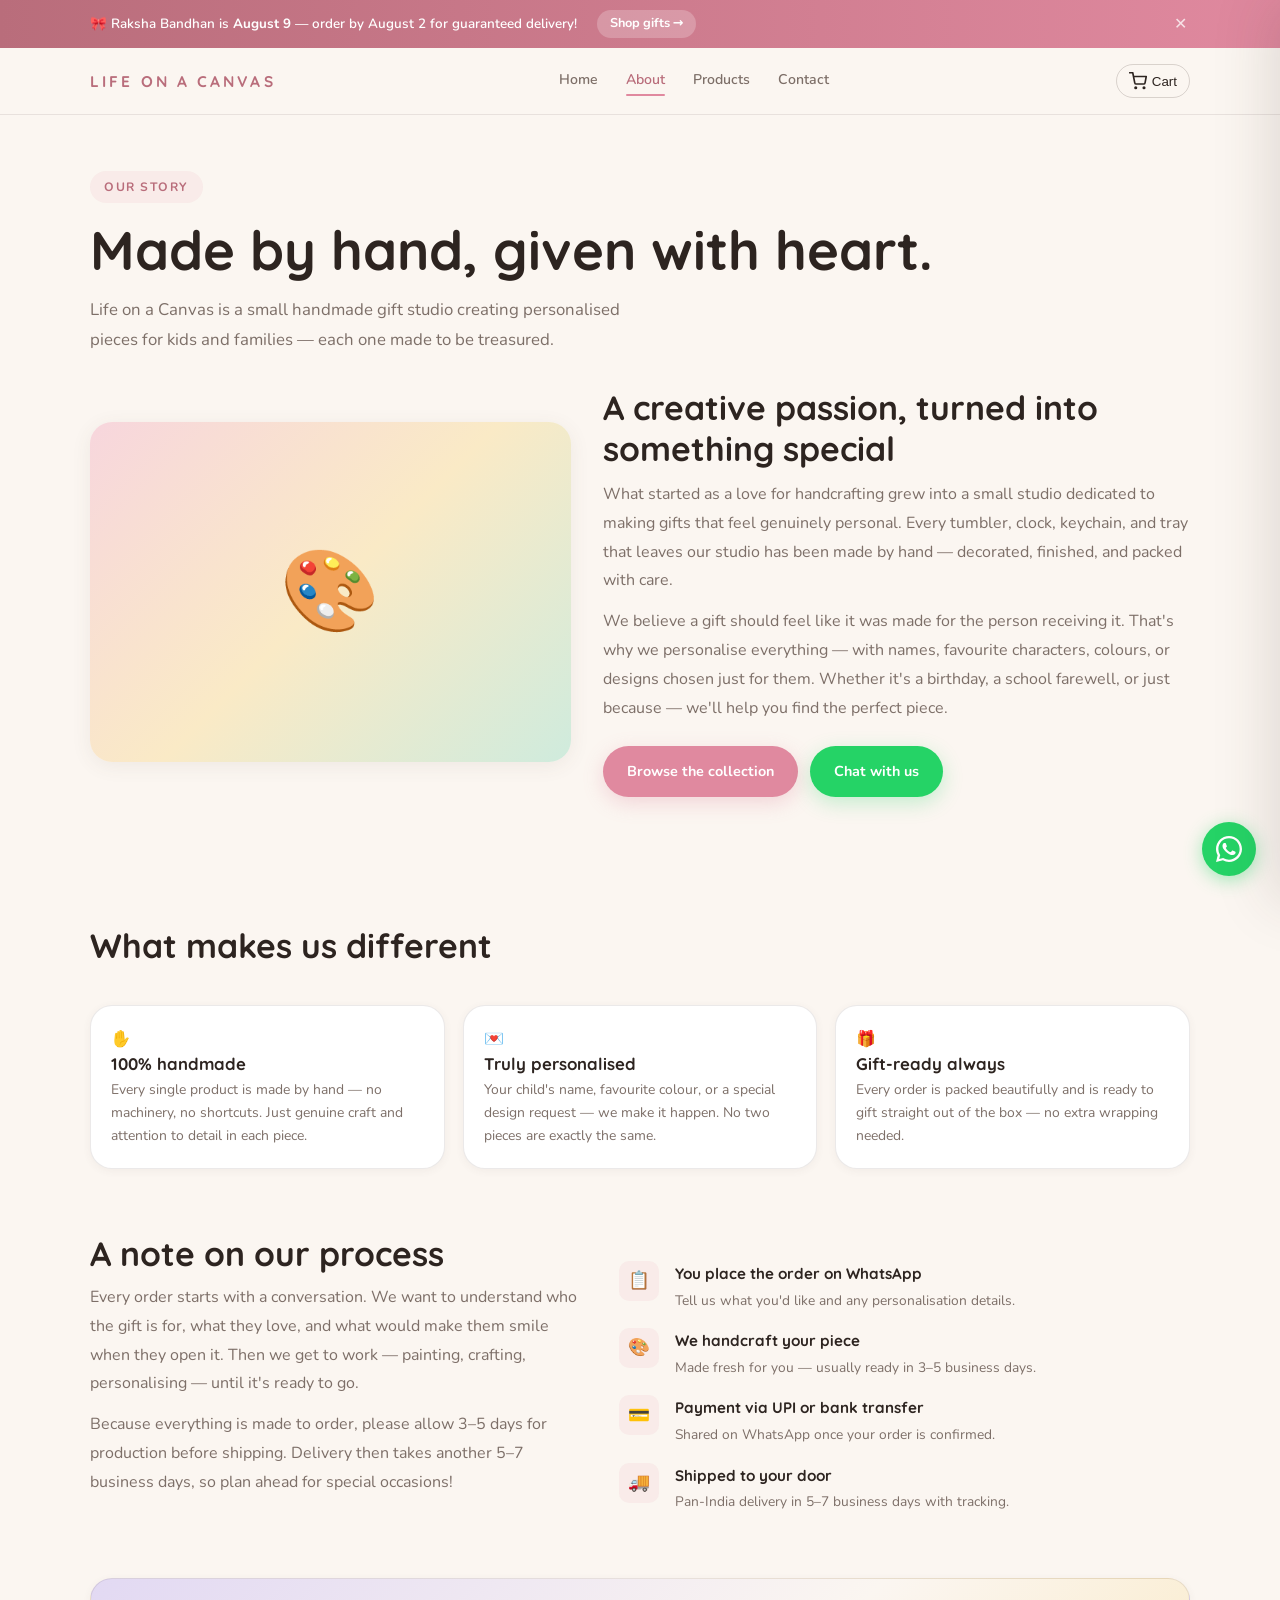
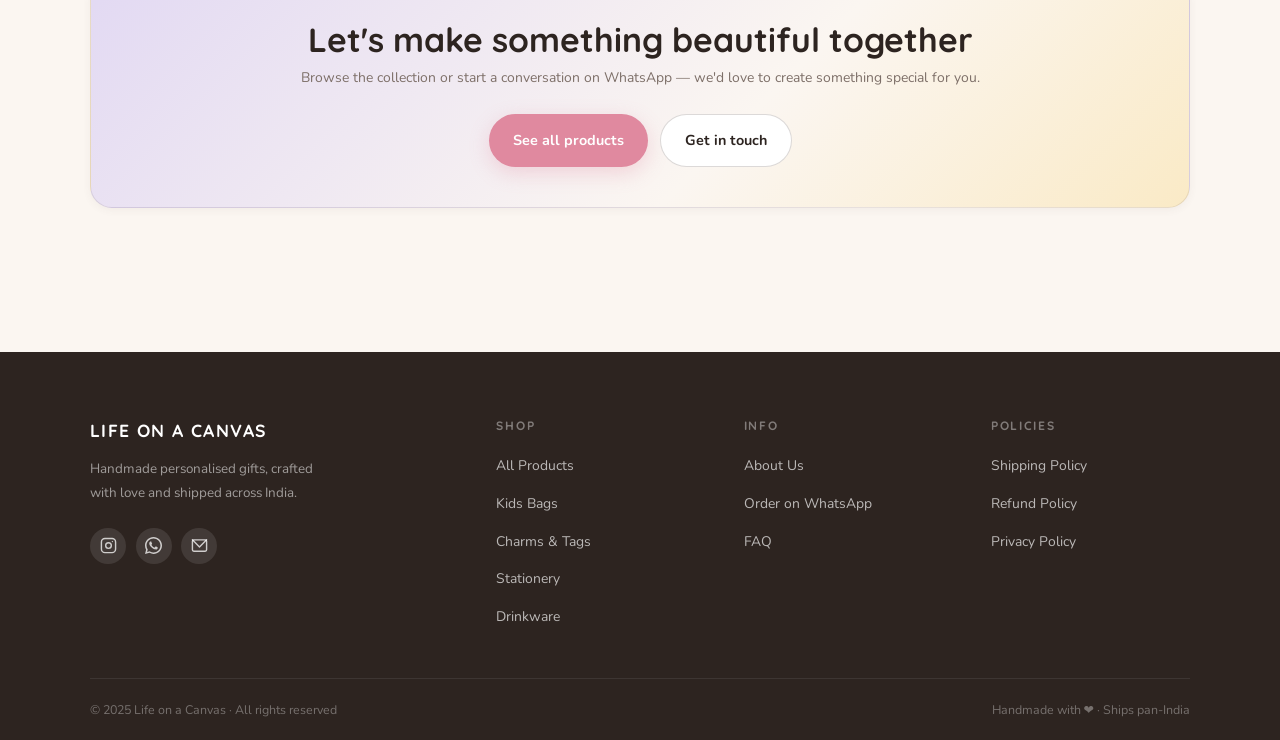
==== about.html @ 408c5adf "Major frontend redesign — emotional homepage, quick-view modal, floating buttons, per-item personali" ====
<!DOCTYPE html>
<html lang="en">
<head>
  <meta charset="UTF-8" />
  <meta name="viewport" content="width=device-width, initial-scale=1.0" />
  <title>About — Life on a Canvas</title>
  <meta name="description" content="The story behind Life on a Canvas — handmade personalised gifts for kids and families, crafted with love." />
  <link rel="stylesheet" href="styles.css" />
  <!-- Google Analytics — replace G-XXXXXXXXXX with your real Measurement ID -->
  <script async src="https://www.googletagmanager.com/gtag/js?id=G-XXXXXXXXXX"></script>
  <script>
    window.dataLayer = window.dataLayer || [];
    function gtag(){dataLayer.push(arguments);}
    gtag('js', new Date());
    gtag('config', 'G-XXXXXXXXXX');
  </script>
</head>
<body>

  <div class="announcement-bar" id="rakhi-banner">
    <div class="container announcement-inner">
      <span>🎀 Raksha Bandhan is <strong>August 9</strong> — order by August 2 for guaranteed delivery!</span>
      <a class="announcement-cta" href="products.html">Shop gifts →</a>
      <button class="announcement-close" aria-label="Dismiss" onclick="document.getElementById('rakhi-banner').style.display='none';try{localStorage.setItem('rakhi-dismissed','1');}catch(e){}">✕</button>
    </div>
  </div>
  <script>if(localStorage.getItem('rakhi-dismissed'))document.getElementById('rakhi-banner').style.display='none';</script>

  <header class="site-header">
    <div class="container navbar">
      <a class="brand" href="index.html">Life on a Canvas</a>
      <button class="nav-toggle" aria-label="Toggle menu" onclick="document.querySelector('.nav-links').classList.toggle('open')">
        <svg width="22" height="22" viewBox="0 0 24 24" fill="none" stroke="currentColor" stroke-width="2.5" stroke-linecap="round">
          <line x1="3" y1="6" x2="21" y2="6"/><line x1="3" y1="12" x2="21" y2="12"/><line x1="3" y1="18" x2="21" y2="18"/>
        </svg>
      </button>
      <nav class="nav-links">
        <a href="index.html">Home</a>
        <a href="about.html" class="active">About</a>
        <a href="products.html">Products</a>
        <a href="contact.html">Contact</a>
      </nav>
    </div>
  </header>

  <main>

    <!-- PAGE HERO -->
    <section class="container page-hero">
      <div class="eyebrow">Our story</div>
      <h1>Made by hand, given with heart.</h1>
      <p class="lead">Life on a Canvas is a small handmade gift studio creating personalised pieces for kids and families — each one made to be treasured.</p>
    </section>

    <!-- STORY + VISUAL -->
    <section class="container section" style="padding-top:0;">
      <div class="two-col" style="grid-template-columns:0.9fr 1.1fr; align-items:center;">
        <div class="about-visual">🎨</div>
        <div>
          <h2>A creative passion, turned into something special</h2>
          <p style="color:var(--muted); margin-top:0.75rem; line-height:1.8;">What started as a love for handcrafting grew into a small studio dedicated to making gifts that feel genuinely personal. Every tumbler, clock, keychain, and tray that leaves our studio has been made by hand — decorated, finished, and packed with care.</p>
          <p style="color:var(--muted); margin-top:0.75rem; line-height:1.8;">We believe a gift should feel like it was made for the person receiving it. That's why we personalise everything — with names, favourite characters, colours, or designs chosen just for them. Whether it's a birthday, a school farewell, or just because — we'll help you find the perfect piece.</p>
          <div class="button-row" style="margin-top:1.5rem;">
            <a class="btn btn-primary" href="products.html">Browse the collection</a>
            <a class="btn btn-wa" href="https://wa.me/919830167714?text=Hi!%20I%27d%20like%20to%20know%20more%20about%20Life%20on%20a%20Canvas." target="_blank" rel="noopener noreferrer">Chat with us</a>
          </div>
        </div>
      </div>
    </section>

    <!-- VALUES -->
    <section class="container section">
      <div class="section-header">
        <h2>What makes us different</h2>
      </div>
      <div class="grid-3">
        <div class="card">
          <div class="feature-icon">✋</div>
          <h3>100% handmade</h3>
          <p>Every single product is made by hand — no machinery, no shortcuts. Just genuine craft and attention to detail in each piece.</p>
        </div>
        <div class="card">
          <div class="feature-icon">💌</div>
          <h3>Truly personalised</h3>
          <p>Your child's name, favourite colour, or a special design request — we make it happen. No two pieces are exactly the same.</p>
        </div>
        <div class="card">
          <div class="feature-icon">🎁</div>
          <h3>Gift-ready always</h3>
          <p>Every order is packed beautifully and is ready to gift straight out of the box — no extra wrapping needed.</p>
        </div>
      </div>
    </section>

    <!-- VALUES DETAILED -->
    <section class="container section" style="padding-top:0;">
      <div class="two-col">
        <div>
          <h2>A note on our process</h2>
          <p style="color:var(--muted); margin-top:0.6rem; line-height:1.8;">Every order starts with a conversation. We want to understand who the gift is for, what they love, and what would make them smile when they open it. Then we get to work — painting, crafting, personalising — until it's ready to go.</p>
          <p style="color:var(--muted); margin-top:0.75rem; line-height:1.8;">Because everything is made to order, please allow 3–5 days for production before shipping. Delivery then takes another 5–7 business days, so plan ahead for special occasions!</p>
        </div>
        <div>
          <div class="value-list">
            <div class="value-item">
              <div class="value-icon">📋</div>
              <div class="value-text">
                <strong>You place the order on WhatsApp</strong>
                <p>Tell us what you'd like and any personalisation details.</p>
              </div>
            </div>
            <div class="value-item">
              <div class="value-icon">🎨</div>
              <div class="value-text">
                <strong>We handcraft your piece</strong>
                <p>Made fresh for you — usually ready in 3–5 business days.</p>
              </div>
            </div>
            <div class="value-item">
              <div class="value-icon">💳</div>
              <div class="value-text">
                <strong>Payment via UPI or bank transfer</strong>
                <p>Shared on WhatsApp once your order is confirmed.</p>
              </div>
            </div>
            <div class="value-item">
              <div class="value-icon">🚚</div>
              <div class="value-text">
                <strong>Shipped to your door</strong>
                <p>Pan-India delivery in 5–7 business days with tracking.</p>
              </div>
            </div>
          </div>
        </div>
      </div>
    </section>

    <!-- CTA -->
    <section class="container section" style="padding-top:0;">
      <div class="card" style="text-align:center; padding:2.5rem 2rem; background:linear-gradient(135deg,var(--lavender) 0%,var(--cream) 60%,var(--peach) 100%);">
        <h2 style="margin-bottom:0.5rem;">Let's make something beautiful together</h2>
        <p style="color:var(--muted); margin-bottom:1.5rem;">Browse the collection or start a conversation on WhatsApp — we'd love to create something special for you.</p>
        <div class="button-row" style="justify-content:center;">
          <a class="btn btn-primary" href="products.html">See all products</a>
          <a class="btn btn-secondary" href="contact.html">Get in touch</a>
        </div>
      </div>
    </section>

  </main>

  <footer class="footer">
    <div class="container">
      <div class="footer-grid">
        <div>
          <div class="footer-brand-name">Life on a Canvas</div>
          <p class="footer-tagline">Handmade personalised gifts, crafted with love and shipped across India.</p>
          <div class="footer-social">
            <a href="#" class="social-icon" aria-label="Instagram" target="_blank" rel="noopener">
              <svg width="17" height="17" viewBox="0 0 24 24" fill="none" stroke="currentColor" stroke-width="2" stroke-linecap="round" stroke-linejoin="round"><rect x="2" y="2" width="20" height="20" rx="5"/><circle cx="12" cy="12" r="4"/><circle cx="17.5" cy="6.5" r="1" fill="currentColor" stroke="none"/></svg>
            </a>
            <a href="https://wa.me/919830167714" class="social-icon" aria-label="WhatsApp" target="_blank" rel="noopener">
              <svg width="17" height="17" viewBox="0 0 24 24" fill="currentColor"><path d="M17.472 14.382c-.297-.149-1.758-.867-2.03-.967-.273-.099-.471-.148-.67.15-.197.297-.767.966-.94 1.164-.173.199-.347.223-.644.075-.297-.15-1.255-.463-2.39-1.475-.883-.788-1.48-1.761-1.653-2.059-.173-.297-.018-.458.13-.606.134-.133.298-.347.446-.52.149-.174.198-.298.298-.497.099-.198.05-.371-.025-.52-.075-.149-.669-1.612-.916-2.207-.242-.579-.487-.5-.669-.51-.173-.008-.371-.01-.57-.01-.198 0-.52.074-.792.372-.272.297-1.04 1.016-1.04 2.479 0 1.462 1.065 2.875 1.213 3.074.149.198 2.096 3.2 5.077 4.487.709.306 1.262.489 1.694.625.712.227 1.36.195 1.871.118.571-.085 1.758-.719 2.006-1.413.248-.694.248-1.289.173-1.413-.074-.124-.272-.198-.57-.347z"/><path d="M12.004 0C5.374 0 0 5.373 0 12c0 2.116.554 4.103 1.523 5.824L.057 23.94l6.304-1.653A11.944 11.944 0 0012.004 24C18.629 24 24 18.627 24 12S18.629 0 12.004 0zm0 21.818a9.814 9.814 0 01-4.999-1.37l-.36-.213-3.721.975.994-3.62-.235-.373a9.79 9.79 0 01-1.5-5.217c0-5.418 4.411-9.818 9.821-9.818 5.413 0 9.818 4.4 9.818 9.818 0 5.415-4.405 9.818-9.818 9.818z"/></svg>
            </a>
            <a href="mailto:lifeonacanvas@gmail.com" class="social-icon" aria-label="Email">
              <svg width="17" height="17" viewBox="0 0 24 24" fill="none" stroke="currentColor" stroke-width="2" stroke-linecap="round" stroke-linejoin="round"><rect x="2" y="4" width="20" height="16" rx="2"/><polyline points="2,4 12,14 22,4"/></svg>
            </a>
          </div>
        </div>
        <div>
          <span class="footer-col-title">Shop</span>
          <ul class="footer-nav-list">
            <li><a href="products.html">All Products</a></li>
            <li><a href="products.html?cat=Bags">Kids Bags</a></li>
            <li><a href="products.html?cat=Charms+and+Tags">Charms &amp; Tags</a></li>
            <li><a href="products.html?cat=Stationery">Stationery</a></li>
            <li><a href="products.html?cat=Drinkware">Drinkware</a></li>
          </ul>
        </div>
        <div>
          <span class="footer-col-title">Info</span>
          <ul class="footer-nav-list">
            <li><a href="about.html">About Us</a></li>
            <li><a href="contact.html">Order on WhatsApp</a></li>
            <li><a href="index.html#faq">FAQ</a></li>
          </ul>
        </div>
        <div>
          <span class="footer-col-title">Policies</span>
          <ul class="footer-nav-list">
            <li><a href="#">Shipping Policy</a></li>
            <li><a href="#">Refund Policy</a></li>
            <li><a href="#">Privacy Policy</a></li>
          </ul>
        </div>
      </div>
      <div class="footer-bottom">
        <span>© 2025 Life on a Canvas · All rights reserved</span>
        <span>Handmade with ❤️ · Ships pan-India</span>
      </div>
    </div>
  </footer>

  <script src="cart.js"></script>
</body>
</html>
---- styles.css ----
@import url('https://fonts.googleapis.com/css2?family=Quicksand:wght@400;500;600;700&family=Nunito:ital,wght@0,400;0,500;0,600;0,700;1,400&display=swap');

/* ── Design Tokens ────────────────────────────── */
:root {
  --cream: #FBF6F1;
  --cream-2: #FFF9F4;
  --rose: #E0899F;
  --rose-dark: #b96d7b;
  --rose-bg: rgba(224,137,159,0.1);
  --rose-border: rgba(224,137,159,0.3);
  --ink: #2d2420;
  --muted: #7d6f68;
  --muted-light: #b0a09a;
  --border: rgba(60,45,40,0.1);
  --border-strong: rgba(60,45,40,0.18);
  --pink: #F7D6DD;
  --lavender: #E2D9F3;
  --mint: #CFEBDD;
  --sky: #CFE5F2;
  --peach: #FAEAC6;
  --shadow-sm: 0 2px 8px rgba(86,74,67,0.06);
  --shadow:    0 4px 20px rgba(86,74,67,0.08);
  --shadow-md: 0 8px 32px rgba(86,74,67,0.12);
  --shadow-lg: 0 20px 60px rgba(86,74,67,0.16);
  --r-sm: 10px; --r-md: 16px; --r-card: 22px; --r-lg: 30px; --r-pill: 999px;
  --ease: cubic-bezier(0.4, 0, 0.2, 1);
  --fast: 0.15s; --med: 0.25s; --slow: 0.4s;
}

/* ── Reset ────────────────────────────────────── */
*, *::before, *::after { box-sizing: border-box; margin: 0; padding: 0; }
html { scroll-behavior: smooth; }
body { font-family: 'Nunito', system-ui, sans-serif; background: var(--cream); color: var(--ink); line-height: 1.7; font-size: 1rem; }
a { color: inherit; text-decoration: none; }
img { max-width: 100%; display: block; }
ul { list-style: none; }
.container { width: min(1100px, calc(100% - 2.5rem)); margin: 0 auto; }
.section { padding: 4rem 0; }
.section-header { margin-bottom: 2.5rem; }
.section-header p { color: var(--muted); max-width: 540px; margin-top: 0.5rem; font-size: 0.97rem; }

/* ── Typography ───────────────────────────────── */
h1, h2, h3, h4 { font-family: 'Quicksand', sans-serif; font-weight: 700; line-height: 1.2; }
h1 { font-size: clamp(2.2rem, 4.5vw, 3.4rem); }
h2 { font-size: clamp(1.5rem, 3vw, 2.1rem); }
h3 { font-size: 1.05rem; margin-bottom: 0.35rem; }

.eyebrow {
  display: inline-flex; align-items: center;
  border-radius: var(--r-pill); padding: 0.35rem 0.9rem;
  background: var(--rose-bg); color: var(--rose-dark);
  font-size: 0.76rem; font-weight: 700; letter-spacing: 0.12em; text-transform: uppercase;
  margin-bottom: 0.9rem;
}
.lead { font-size: 1.05rem; color: var(--muted); max-width: 560px; line-height: 1.8; margin-top: 0.75rem; }

/* ── Header & Nav ─────────────────────────────── */
.site-header {
  position: sticky; top: 0; z-index: 100;
  background: rgba(251,246,241,0.96);
  backdrop-filter: blur(14px); -webkit-backdrop-filter: blur(14px);
  border-bottom: 1px solid var(--border);
}
.navbar { display: flex; align-items: center; justify-content: space-between; padding: 1rem 0; gap: 1rem; position: relative; }
.brand { font-family: 'Quicksand', sans-serif; font-size: 0.97rem; font-weight: 700; letter-spacing: 0.2em; text-transform: uppercase; color: var(--rose-dark); flex-shrink: 0; }
.nav-links { display: flex; gap: 1.75rem; align-items: center; }
.nav-links a { font-size: 0.88rem; font-weight: 600; color: var(--muted); transition: color var(--fast) var(--ease); position: relative; padding-bottom: 2px; }
.nav-links a::after { content: ''; position: absolute; bottom: -2px; left: 0; right: 0; height: 2px; background: var(--rose); border-radius: 2px; transform: scaleX(0); transition: transform var(--med) var(--ease); }
.nav-links a:hover { color: var(--rose-dark); }
.nav-links a:hover::after, .nav-links a.active::after { transform: scaleX(1); }
.nav-links a.active { color: var(--rose-dark); }
.nav-toggle { display: none; background: none; border: none; cursor: pointer; padding: 0.2rem; color: var(--ink); line-height: 0; }

/* ── Buttons ──────────────────────────────────── */
.btn {
  display: inline-flex; align-items: center; gap: 0.4rem;
  border-radius: var(--r-pill); padding: 0.82rem 1.5rem;
  font-family: 'Nunito', sans-serif; font-size: 0.9rem; font-weight: 700;
  cursor: pointer; border: none; white-space: nowrap; text-decoration: none;
  transition: transform var(--med) var(--ease), box-shadow var(--med) var(--ease), background var(--fast) var(--ease);
}
.btn:hover { transform: translateY(-2px); }
.btn-primary { background: var(--rose); color: #fff; box-shadow: 0 6px 20px rgba(224,137,159,0.3); }
.btn-primary:hover { box-shadow: 0 10px 32px rgba(224,137,159,0.44); }
.btn-secondary { background: #fff; color: var(--ink); border: 1.5px solid var(--border-strong); }
.btn-secondary:hover { border-color: var(--rose); }
.btn-sm { padding: 0.55rem 1.1rem; font-size: 0.82rem; }
.btn-wa { background: #25D366; color: #fff; box-shadow: 0 6px 20px rgba(37,211,102,0.25); }
.btn-wa:hover { box-shadow: 0 10px 30px rgba(37,211,102,0.4); }
.btn-cart { background: var(--rose-bg); color: var(--rose-dark); border: 1.5px solid var(--rose-border); }
.btn-cart:hover { background: var(--rose); color: #fff; border-color: var(--rose); }
.btn-added { background: #25D366 !important; color: #fff !important; border-color: #25D366 !important; transform: scale(1.04) !important; }
.button-row { display: flex; gap: 0.75rem; flex-wrap: wrap; margin-top: 1.5rem; }

/* ── Hero ─────────────────────────────────────── */
.hero-section {
  padding: 5rem 0 4.5rem;
  background: radial-gradient(ellipse at 75% 40%, rgba(247,214,221,0.5) 0%, transparent 55%),
              radial-gradient(ellipse at 20% 85%, rgba(207,229,242,0.4) 0%, transparent 50%),
              var(--cream);
}
.hero-grid { display: grid; grid-template-columns: 1.15fr 0.85fr; gap: 3rem; align-items: center; }
.hero-text h1 { margin-bottom: 0; }
.hero-text h1 em { font-style: normal; color: var(--rose-dark); }
.hero-trust { display: flex; gap: 1.25rem; flex-wrap: wrap; margin-top: 1.25rem; font-size: 0.8rem; color: var(--muted); font-weight: 600; }
.hero-trust span::before { content: '✓ '; color: var(--rose); }
.hero-img-wrap { position: relative; }
.hero-img { width: 100%; height: 460px; object-fit: cover; object-position: center; border-radius: var(--r-lg); box-shadow: var(--shadow-lg); display: block; }
.hero-badge {
  position: absolute; bottom: 1.5rem; left: -1.5rem;
  background: #fff; border-radius: var(--r-md); padding: 0.75rem 1rem;
  display: flex; align-items: center; gap: 0.65rem;
  box-shadow: var(--shadow-md); min-width: 170px;
}
.hero-badge .badge-icon { font-size: 1.6rem; }
.hero-badge strong { display: block; font-family: 'Quicksand', sans-serif; font-size: 0.85rem; font-weight: 700; }
.hero-badge small { font-size: 0.73rem; color: var(--muted); }

/* ── Stats Bar ────────────────────────────────── */
.stats-bar { background: linear-gradient(90deg, var(--rose-dark) 0%, var(--rose) 100%); padding: 1rem 0; }
.stats-inner { display: flex; align-items: center; justify-content: center; gap: 0; flex-wrap: wrap; }
.stat-item { display: flex; align-items: center; gap: 0.5rem; color: #fff; padding: 0.4rem 1.75rem; }
.stat-num { font-family: 'Quicksand', sans-serif; font-size: 1.15rem; font-weight: 700; }
.stat-label { font-size: 0.8rem; opacity: 0.88; }
.stat-sep { width: 1px; height: 22px; background: rgba(255,255,255,0.28); flex-shrink: 0; }

/* ── Feature Cards ────────────────────────────── */
.feature-card {
  background: #fff; border: 1px solid var(--border);
  border-radius: var(--r-card); padding: 2rem 1.5rem;
  box-shadow: var(--shadow-sm); text-align: center;
  transition: transform var(--med) var(--ease), box-shadow var(--med) var(--ease);
}
.feature-card:hover { transform: translateY(-5px); box-shadow: var(--shadow-md); }
.feature-icon-lg {
  width: 60px; height: 60px; border-radius: 18px;
  background: var(--rose-bg); display: flex; align-items: center; justify-content: center;
  font-size: 1.7rem; margin: 0 auto 1.1rem;
}
.feature-card h3 { font-size: 1rem; margin-bottom: 0.45rem; }
.feature-card p { font-size: 0.87rem; color: var(--muted); line-height: 1.75; }

/* ── Collection Cards ─────────────────────────── */
.collections-grid { display: grid; grid-template-columns: repeat(4,1fr); gap: 1rem; }
.collection-card {
  position: relative; border-radius: var(--r-card); overflow: hidden;
  display: block; aspect-ratio: 3/4; background: var(--mint);
  text-decoration: none;
}
.collection-card img { width: 100%; height: 100%; object-fit: cover; display: block; transition: transform 0.45s var(--ease); }
.collection-card:hover img { transform: scale(1.06); }
.collection-overlay {
  position: absolute; inset: 0;
  background: linear-gradient(to top, rgba(25,15,10,0.75) 0%, transparent 55%);
  display: flex; flex-direction: column; justify-content: flex-end; padding: 1.25rem;
  transition: background var(--slow) var(--ease);
}
.collection-card:hover .collection-overlay { background: linear-gradient(to top, rgba(25,15,10,0.85) 0%, rgba(25,15,10,0.08) 60%); }
.collection-label { color: #fff; font-family: 'Quicksand', sans-serif; font-weight: 700; font-size: 1rem; display: block; margin-bottom: 0.2rem; }
.collection-sub { color: rgba(255,255,255,0.72); font-size: 0.78rem; font-weight: 600; }
.collection-arrow { color: rgba(255,255,255,0.6); font-size: 0.8rem; margin-top: 0.4rem; display: inline-block; transition: transform var(--fast) var(--ease); }
.collection-card:hover .collection-arrow { transform: translateX(4px); color: #fff; }

/* ── Cards & Grid ─────────────────────────────── */
.grid-3 { display: grid; grid-template-columns: repeat(3,minmax(0,1fr)); gap: 1.1rem; }
.grid-4 { display: grid; grid-template-columns: repeat(4,minmax(0,1fr)); gap: 1.1rem; }

.card {
  background: #fff; border: 1px solid var(--border);
  border-radius: var(--r-card); box-shadow: var(--shadow-sm); padding: 1.25rem;
  transition: transform var(--med) var(--ease), box-shadow var(--med) var(--ease), border-color var(--med) var(--ease);
}
.card:hover { transform: translateY(-4px); box-shadow: var(--shadow-md); border-color: var(--rose-border); }

.card-thumb {
  border-radius: calc(var(--r-card) - 6px); overflow: hidden;
  margin-bottom: 1rem; min-height: 200px; background: var(--cream);
}
.card-thumb img { width: 100%; height: 210px; object-fit: cover; object-position: center; display: block; transition: transform 0.35s var(--ease); }
.card:hover .card-thumb img { transform: scale(1.05); }
.card-thumb.emoji { min-height: 160px; display: flex; flex-direction: column; align-items: center; justify-content: center; gap: 0.4rem; font-size: 2.4rem; }

.card p { font-size: 0.87rem; color: var(--muted); line-height: 1.65; }
.price { font-family: 'Quicksand', sans-serif; font-weight: 700; font-size: 1.1rem; color: var(--rose-dark); margin: 0.55rem 0 0.8rem; }
.category-badge {
  display: inline-block; border-radius: var(--r-pill);
  padding: 0.2rem 0.7rem; font-size: 0.7rem; font-weight: 700;
  text-transform: uppercase; letter-spacing: 0.07em; margin-bottom: 0.5rem; color: var(--ink);
}

/* ── Reviews ──────────────────────────────────── */
.review-card {
  background: #fff; border: 1px solid var(--border);
  border-radius: var(--r-card); padding: 1.75rem;
  box-shadow: var(--shadow-sm);
  transition: transform var(--med) var(--ease), box-shadow var(--med) var(--ease);
}
.review-card:hover { transform: translateY(-3px); box-shadow: var(--shadow-md); }
.stars { color: #e9a240; font-size: 0.9rem; letter-spacing: 0.08em; margin-bottom: 0.85rem; }
.review-text { font-size: 0.93rem; color: var(--ink); line-height: 1.8; font-style: italic; margin-bottom: 1.25rem; }
.reviewer { display: flex; align-items: center; gap: 0.75rem; }
.reviewer-avatar {
  width: 40px; height: 40px; border-radius: 50%;
  background: var(--rose-bg); display: flex; align-items: center; justify-content: center;
  font-weight: 700; font-size: 0.9rem; color: var(--rose-dark); flex-shrink: 0;
  font-family: 'Quicksand', sans-serif;
}
.reviewer-info strong { display: block; font-weight: 700; font-size: 0.88rem; }
.reviewer-info span { color: var(--muted); font-size: 0.8rem; }

/* ── Trust Strip ──────────────────────────────── */
.trust-strip { background: linear-gradient(135deg, var(--mint) 0%, var(--sky) 100%); border-radius: var(--r-card); padding: 2.5rem 2rem; }
.trust-grid { display: grid; grid-template-columns: repeat(3,1fr); gap: 1.5rem; text-align: center; }
.trust-item .t-icon { font-size: 1.8rem; margin-bottom: 0.5rem; }
.trust-item strong { display: block; font-family: 'Quicksand', sans-serif; font-size: 0.95rem; font-weight: 700; margin-bottom: 0.25rem; }
.trust-item p { font-size: 0.82rem; color: var(--muted); }

/* ── Instagram Section ────────────────────────── */
.instagram-section { text-align: center; }
.instagram-grid { display: grid; grid-template-columns: repeat(6,1fr); gap: 0.5rem; margin: 1.75rem 0; border-radius: var(--r-card); overflow: hidden; }
.insta-tile {
  aspect-ratio: 1; display: flex; align-items: center; justify-content: center;
  font-size: 1.6rem; cursor: pointer; position: relative; overflow: hidden;
  transition: transform var(--med) var(--ease);
}
.insta-tile:hover { transform: scale(0.96); }
.insta-tile-overlay {
  position: absolute; inset: 0; background: rgba(224,137,159,0.7);
  display: flex; align-items: center; justify-content: center;
  opacity: 0; transition: opacity var(--med) var(--ease); color: #fff; font-size: 1.2rem;
}
.insta-tile:hover .insta-tile-overlay { opacity: 1; }
.instagram-handle { font-family: 'Quicksand', sans-serif; font-size: 1.1rem; font-weight: 700; color: var(--muted); margin-bottom: 0.5rem; }

/* ── FAQ ──────────────────────────────────────── */
.faq-list { display: flex; flex-direction: column; gap: 0.65rem; }
details.faq-item {
  background: #fff; border: 1px solid var(--border);
  border-radius: var(--r-card); padding: 1.1rem 1.35rem;
  box-shadow: var(--shadow-sm); transition: box-shadow var(--med) var(--ease);
}
details.faq-item[open] { box-shadow: var(--shadow-md); border-color: var(--rose-border); }
summary.faq-q {
  font-family: 'Quicksand', sans-serif; font-weight: 700; font-size: 0.95rem;
  cursor: pointer; list-style: none; display: flex; justify-content: space-between;
  align-items: center; gap: 1rem; user-select: none;
}
summary.faq-q::-webkit-details-marker { display: none; }
.faq-chevron { font-size: 1.2rem; color: var(--rose); flex-shrink: 0; transition: transform var(--med) var(--ease); }
details[open] .faq-chevron { transform: rotate(45deg); }
.faq-a { padding-top: 0.7rem; font-size: 0.88rem; color: var(--muted); line-height: 1.8; }

/* ── Product Filter ───────────────────────────── */
.filter-bar { display: flex; gap: 0.5rem; flex-wrap: wrap; margin-bottom: 2rem; }
.filter-btn {
  border-radius: var(--r-pill); padding: 0.48rem 1.1rem;
  font-family: 'Nunito', sans-serif; font-size: 0.82rem; font-weight: 700;
  cursor: pointer; border: 1.5px solid var(--border-strong);
  background: #fff; color: var(--muted); transition: all var(--fast) var(--ease);
}
.filter-btn:hover { border-color: var(--rose); color: var(--rose-dark); background: var(--rose-bg); }
.filter-btn.active { background: var(--rose); color: #fff; border-color: var(--rose); box-shadow: 0 4px 16px rgba(224,137,159,0.3); }

/* ── Product Modal ────────────────────────────── */
.modal-overlay {
  position: fixed; inset: 0; background: rgba(25,15,10,0.55);
  z-index: 300; display: flex; align-items: center; justify-content: center; padding: 1rem;
  opacity: 0; pointer-events: none; backdrop-filter: blur(4px); -webkit-backdrop-filter: blur(4px);
  transition: opacity var(--med) var(--ease);
}
.modal-overlay.open { opacity: 1; pointer-events: all; }
.modal-card {
  background: var(--cream); border-radius: var(--r-lg);
  width: min(860px, 100%); max-height: 90vh; overflow-y: auto;
  position: relative; box-shadow: var(--shadow-lg);
  transform: scale(0.96) translateY(12px); transition: transform var(--med) var(--ease);
}
.modal-overlay.open .modal-card { transform: scale(1) translateY(0); }
.modal-close-btn {
  position: sticky; top: 0; float: right; margin: 1rem 1rem 0 0; z-index: 1;
  background: rgba(255,255,255,0.95); border: 1px solid var(--border);
  border-radius: 50%; width: 36px; height: 36px; cursor: pointer;
  display: flex; align-items: center; justify-content: center; font-size: 1rem;
  transition: background var(--fast), color var(--fast); color: var(--muted);
}
.modal-close-btn:hover { background: var(--rose-bg); color: var(--rose-dark); }
.modal-grid { display: grid; grid-template-columns: 1fr 1.1fr; }
.modal-img-col { border-radius: var(--r-lg) 0 0 var(--r-lg); overflow: hidden; min-height: 380px; }
.modal-img-col img { width: 100%; height: 100%; object-fit: cover; display: block; }
.modal-img-col .emoji-placeholder { height: 100%; min-height: 380px; display: flex; align-items: center; justify-content: center; font-size: 5rem; }
.modal-body { padding: 2rem 2rem 2rem 1.75rem; }
.modal-price { font-family: 'Quicksand', sans-serif; font-size: 1.6rem; font-weight: 700; color: var(--rose-dark); margin: 0.4rem 0 1.25rem; }
.modal-desc { font-size: 0.92rem; color: var(--muted); line-height: 1.8; margin-bottom: 1.25rem; }
.modal-divider { border: none; border-top: 1px solid var(--border); margin: 1rem 0; }
.modal-section h4 { font-family: 'Quicksand', sans-serif; font-size: 0.82rem; font-weight: 700; text-transform: uppercase; letter-spacing: 0.08em; color: var(--muted); margin-bottom: 0.4rem; }
.modal-section p, .modal-section li { font-size: 0.88rem; color: var(--ink); line-height: 1.75; }
.modal-section ul { padding-left: 1.2rem; list-style: disc; }
.modal-section li { margin-bottom: 0.2rem; }
.modal-section + .modal-section { margin-top: 0.85rem; }

/* ── Form ─────────────────────────────────────── */
.form-card { background: #fff; border: 1px solid var(--border); border-radius: var(--r-card); box-shadow: var(--shadow-sm); padding: 2rem; }
label { display: block; font-size: 0.84rem; font-weight: 700; color: var(--ink); margin-bottom: 0.35rem; margin-top: 1.1rem; }
label:first-of-type { margin-top: 0; }
input, select, textarea {
  width: 100%; border: 1.5px solid var(--border-strong); border-radius: 12px;
  padding: 0.75rem 1rem; font-family: 'Nunito', sans-serif; font-size: 0.95rem;
  background: var(--cream); color: var(--ink); transition: border-color var(--fast) var(--ease);
  -webkit-appearance: none; appearance: none;
}
input:focus, select:focus, textarea:focus { outline: none; border-color: var(--rose); background: #fff; }
textarea { min-height: 110px; resize: vertical; }
.form-note { font-size: 0.82rem; color: var(--muted); margin-top: 0.75rem; line-height: 1.6; }

/* ── Two-col / Page layout ────────────────────── */
.two-col { display: grid; grid-template-columns: 1fr 1.15fr; gap: 2rem; align-items: start; }
.page-hero { padding: 3.5rem 0 2rem; }

/* ── About ────────────────────────────────────── */
.about-visual { border-radius: var(--r-card); min-height: 340px; display: flex; align-items: center; justify-content: center; font-size: 5rem; background: linear-gradient(135deg, var(--pink), var(--peach) 50%, var(--mint)); box-shadow: var(--shadow); }
.value-list { display: flex; flex-direction: column; gap: 1rem; margin-top: 1.75rem; }
.value-item { display: flex; gap: 1rem; align-items: flex-start; }
.value-icon { width: 40px; height: 40px; border-radius: 10px; background: var(--rose-bg); display: flex; align-items: center; justify-content: center; font-size: 1.1rem; flex-shrink: 0; }
.value-text strong { font-family: 'Quicksand', sans-serif; font-size: 0.95rem; font-weight: 700; display: block; margin-bottom: 0.12rem; }
.value-text p { font-size: 0.86rem; color: var(--muted); }
.info-card { background: #fff; border: 1px solid var(--border); border-radius: var(--r-card); padding: 1.5rem; box-shadow: var(--shadow-sm); }
.info-card h3 { margin-bottom: 0.75rem; }
.info-card ul { display: flex; flex-direction: column; gap: 0.5rem; }
.info-card li { display: flex; align-items: center; gap: 0.6rem; font-size: 0.9rem; color: var(--muted); }
.info-card li::before { content: '✓'; color: var(--rose); font-weight: 700; flex-shrink: 0; }

/* ── Cart Navbar Button ───────────────────────── */
.cart-nav-btn {
  position: relative; background: none; border: 1.5px solid var(--border-strong);
  border-radius: var(--r-pill); padding: 0.45rem 0.75rem; cursor: pointer;
  color: var(--ink); display: flex; align-items: center; gap: 0.3rem;
  transition: border-color var(--fast), background var(--fast), color var(--fast);
  margin-left: 0.25rem; flex-shrink: 0;
}
.cart-nav-btn:hover { border-color: var(--rose); background: var(--rose-bg); color: var(--rose-dark); }
#loac-badge {
  position: absolute; top: -7px; right: -7px;
  background: var(--rose); color: #fff; border-radius: 50%;
  width: 19px; height: 19px; font-size: 0.68rem; font-weight: 700;
  font-family: 'Quicksand', sans-serif; display: flex; align-items: center; justify-content: center;
  pointer-events: none; border: 2px solid var(--cream);
}

/* ── Cart Overlay & Drawer ────────────────────── */
.cart-overlay {
  display: none; position: fixed; inset: 0;
  background: rgba(30,20,15,0.45); z-index: 199;
  backdrop-filter: blur(4px); -webkit-backdrop-filter: blur(4px);
}
.cart-overlay.open { display: block; }
.cart-drawer {
  position: fixed; top: 0; right: 0; bottom: 0;
  width: min(420px, 100vw); background: var(--cream);
  box-shadow: -8px 0 56px rgba(60,45,40,0.15); z-index: 200;
  display: flex; flex-direction: column;
  transform: translateX(100%); transition: transform 0.3s var(--ease);
}
.cart-drawer.open { transform: translateX(0); }
.cart-drawer-header {
  display: flex; align-items: center; justify-content: space-between;
  padding: 1.25rem 1.5rem; border-bottom: 1px solid var(--border);
  background: #fff; flex-shrink: 0;
}
.cart-drawer-header h3 { font-size: 1.05rem; }
.cart-close-btn {
  background: none; border: none; font-size: 1.1rem; cursor: pointer;
  color: var(--muted); padding: 0.25rem 0.4rem; border-radius: 6px; line-height: 1;
  transition: background var(--fast), color var(--fast);
}
.cart-close-btn:hover { background: var(--rose-bg); color: var(--rose-dark); }
.cart-body { flex: 1; overflow-y: auto; padding: 1rem 1.25rem; display: flex; flex-direction: column; gap: 0.65rem; }
.cart-foot { padding: 1rem 1.25rem 1.5rem; border-top: 1px solid var(--border); background: #fff; flex-shrink: 0; display: flex; flex-direction: column; gap: 0.7rem; }

/* ── Cart Items ───────────────────────────────── */
.cart-item {
  background: #fff; border: 1px solid var(--border); border-radius: 16px;
  padding: 0.9rem 1rem; box-shadow: var(--shadow-sm);
}
.cart-item-top { display: flex; justify-content: space-between; align-items: flex-start; gap: 0.75rem; }
.cart-item-name { font-family: 'Quicksand', sans-serif; font-weight: 700; font-size: 0.88rem; margin-bottom: 0.18rem; }
.cart-item-unit { font-size: 0.75rem; color: var(--muted); }
.cart-item-right { display: flex; flex-direction: column; align-items: flex-end; gap: 0.4rem; flex-shrink: 0; }
.cart-item-subtotal { font-family: 'Quicksand', sans-serif; font-weight: 700; font-size: 0.9rem; color: var(--rose-dark); }
.cart-controls { display: flex; align-items: center; gap: 0.25rem; }
.qty-btn {
  width: 28px; height: 28px; border-radius: 50%; border: 1.5px solid var(--border-strong);
  background: var(--cream); cursor: pointer; font-size: 1rem; display: flex;
  align-items: center; justify-content: center; transition: border-color var(--fast), background var(--fast);
  font-family: inherit; line-height: 1;
}
.qty-btn:hover { border-color: var(--rose); background: var(--rose-bg); }
.qty-num { min-width: 1.5rem; text-align: center; font-weight: 700; font-size: 0.88rem; }
.cart-remove { background: none; border: none; color: var(--muted-light); cursor: pointer; font-size: 0.8rem; padding: 0.2rem 0.3rem; border-radius: 4px; transition: color var(--fast); line-height: 1; }
.cart-remove:hover { color: var(--rose-dark); }
.personal-input {
  width: 100%; margin-top: 0.55rem;
  border: 1px dashed var(--border-strong); border-radius: 8px;
  padding: 0.38rem 0.65rem; font-family: 'Nunito', sans-serif; font-size: 0.76rem;
  background: var(--cream); color: var(--ink); transition: border-color var(--fast), border-style var(--fast);
}
.personal-input:focus { outline: none; border-color: var(--rose); border-style: solid; background: #fff; }
.personal-input::placeholder { color: var(--muted-light); }
.cart-total-row { display: flex; justify-content: space-between; align-items: center; font-family: 'Quicksand', sans-serif; font-size: 1rem; padding: 0 0.1rem; }
.cart-total-row strong { font-size: 1.1rem; color: var(--rose-dark); }
.cart-wa-btn { width: 100%; justify-content: center; }
.cart-clear-btn { background: none; border: none; color: var(--muted); font-size: 0.78rem; cursor: pointer; font-family: 'Nunito', sans-serif; text-align: center; padding: 0.1rem; transition: color var(--fast); }
.cart-clear-btn:hover { color: var(--rose-dark); }
.cart-empty { text-align: center; padding: 3rem 1rem; }
.cart-empty-icon { font-size: 3.2rem; margin-bottom: 0.75rem; }
.cart-empty-title { font-family: 'Quicksand', sans-serif; font-weight: 700; font-size: 1rem; margin-bottom: 0.4rem; }
.cart-empty-sub { font-size: 0.85rem; color: var(--muted); line-height: 1.7; }
.cart-empty-sub a { color: var(--rose-dark); text-decoration: underline; }

/* ── Floating Buttons ─────────────────────────── */
.wa-float {
  position: fixed; bottom: 1.5rem; right: 1.5rem; z-index: 90;
  width: 54px; height: 54px; border-radius: 50%; background: #25D366;
  color: #fff; display: flex; align-items: center; justify-content: center;
  box-shadow: 0 4px 18px rgba(37,211,102,0.42); border: none; cursor: pointer;
  text-decoration: none; transition: transform var(--med) var(--ease), box-shadow var(--med) var(--ease);
}
.wa-float:hover { transform: scale(1.1); box-shadow: 0 8px 28px rgba(37,211,102,0.55); }
.cart-float-pill {
  position: fixed; bottom: 5.75rem; right: 1.5rem; z-index: 90;
  background: var(--ink); color: #fff; border-radius: var(--r-pill);
  padding: 0.6rem 1.15rem; display: flex; align-items: center; gap: 0.5rem;
  font-family: 'Quicksand', sans-serif; font-weight: 700; font-size: 0.85rem;
  cursor: pointer; border: none; box-shadow: 0 4px 18px rgba(0,0,0,0.22);
  opacity: 0; transform: translateY(10px); pointer-events: none;
  transition: opacity var(--med) var(--ease), transform var(--med) var(--ease);
}
.cart-float-pill:hover { transform: translateY(-2px); }
.cart-float-pill.visible { opacity: 1; transform: translateY(0); pointer-events: all; }
.cart-float-price { opacity: 0.7; font-weight: 400; }

/* ── Announcement Bar ─────────────────────────── */
.announcement-bar { background: linear-gradient(90deg, var(--rose-dark) 0%, var(--rose) 100%); color: #fff; font-size: 0.84rem; font-weight: 600; padding: 0.6rem 1rem; }
.announcement-inner { display: flex; align-items: center; justify-content: center; gap: 0.75rem 1.25rem; flex-wrap: wrap; }
.announcement-cta { background: rgba(255,255,255,0.22); border-radius: var(--r-pill); padding: 0.22rem 0.8rem; font-weight: 700; color: #fff; font-size: 0.8rem; white-space: nowrap; transition: background var(--fast); }
.announcement-cta:hover { background: rgba(255,255,255,0.38); }
.announcement-close { background: none; border: none; color: rgba(255,255,255,0.75); cursor: pointer; font-size: 1rem; line-height: 1; padding: 0 0.2rem; margin-left: auto; flex-shrink: 0; }
.announcement-close:hover { color: #fff; }

/* ── Order Success ────────────────────────────── */
.order-success { text-align: center; padding: 2.5rem 1rem; }
.order-success .s-icon { font-size: 3.5rem; margin-bottom: 0.75rem; }
.order-success h3 { margin-bottom: 0.6rem; }
.order-success p { color: var(--muted); font-size: 0.92rem; line-height: 1.75; }
.order-success a { color: var(--rose-dark); text-decoration: underline; }
.order-success .btn { margin-top: 1.5rem; }

/* ── Footer ───────────────────────────────────── */
.footer { background: var(--ink); color: rgba(255,255,255,0.8); padding: 4rem 0 0; margin-top: 5rem; }
.footer-grid { display: grid; grid-template-columns: 1.8fr 1fr 1fr 1fr; gap: 3rem; padding-bottom: 3rem; border-bottom: 1px solid rgba(255,255,255,0.08); }
.footer-brand-name { font-family: 'Quicksand', sans-serif; font-weight: 700; font-size: 1.1rem; color: #fff; margin-bottom: 0.7rem; letter-spacing: 0.08em; text-transform: uppercase; }
.footer-tagline { font-size: 0.84rem; line-height: 1.8; color: rgba(255,255,255,0.55); max-width: 250px; margin-bottom: 1.4rem; }
.footer-social { display: flex; gap: 0.6rem; }
.social-icon { width: 36px; height: 36px; border-radius: 50%; background: rgba(255,255,255,0.1); display: flex; align-items: center; justify-content: center; color: rgba(255,255,255,0.75); text-decoration: none; transition: background var(--fast), color var(--fast); flex-shrink: 0; }
.social-icon:hover { background: var(--rose); color: #fff; }
.footer-col-title { font-family: 'Quicksand', sans-serif; font-size: 0.76rem; font-weight: 700; text-transform: uppercase; letter-spacing: 0.14em; color: rgba(255,255,255,0.4); margin-bottom: 1rem; display: block; }
.footer-nav-list { display: flex; flex-direction: column; gap: 0.65rem; }
.footer-nav-list a { font-size: 0.87rem; color: rgba(255,255,255,0.68); transition: color var(--fast); }
.footer-nav-list a:hover { color: #fff; }
.footer-bottom { display: flex; align-items: center; justify-content: space-between; padding: 1.25rem 0; font-size: 0.78rem; color: rgba(255,255,255,0.35); flex-wrap: wrap; gap: 0.5rem; }

/* ── Scroll Animations ────────────────────────── */
.fade-up { opacity: 0; transform: translateY(22px); transition: opacity var(--slow) var(--ease), transform var(--slow) var(--ease); }
.fade-up.in-view { opacity: 1; transform: translateY(0); }
.fade-up:nth-child(2) { transition-delay: 0.07s; }
.fade-up:nth-child(3) { transition-delay: 0.14s; }
.fade-up:nth-child(4) { transition-delay: 0.21s; }

/* ── Responsive ───────────────────────────────── */
@media (max-width: 960px) {
  .grid-4 { grid-template-columns: repeat(2,1fr); }
  .collections-grid { grid-template-columns: repeat(2,1fr); }
  .footer-grid { grid-template-columns: 1fr 1fr; gap: 2rem; }
  .stats-inner { justify-content: center; }
  .modal-grid { grid-template-columns: 1fr; }
  .modal-img-col { border-radius: var(--r-lg) var(--r-lg) 0 0; min-height: 240px; }
  .modal-img-col .emoji-placeholder { min-height: 240px; }
}

@media (max-width: 740px) {
  .hero-grid { grid-template-columns: 1fr; }
  .hero-img-wrap { display: none; }
  .hero-section { padding: 3.5rem 0 3rem; }
  .grid-3 { grid-template-columns: 1fr; }
  .trust-grid { grid-template-columns: 1fr; gap: 1rem; }
  .trust-item { display: flex; align-items: flex-start; gap: 1rem; text-align: left; }
  .two-col { grid-template-columns: 1fr; }
  .instagram-grid { grid-template-columns: repeat(3,1fr); }
  .stat-sep { display: none; }
  .stat-item { padding: 0.4rem 1rem; }
  .hero-badge { display: none; }

  .nav-links {
    display: none; position: absolute; top: 100%;
    left: -1.25rem; right: -1.25rem; flex-direction: column; align-items: flex-start;
    background: rgba(251,246,241,0.98); border-bottom: 1px solid var(--border);
    padding: 1rem 1.25rem 1.25rem; gap: 0.85rem;
    backdrop-filter: blur(12px); z-index: 99;
  }
  .nav-links.open { display: flex; }
  .nav-toggle { display: block; }
}

@media (max-width: 500px) {
  .grid-4 { grid-template-columns: 1fr; }
  .collections-grid { grid-template-columns: repeat(2,1fr); }
  .footer-grid { grid-template-columns: 1fr; }
  .button-row { flex-direction: column; }
  .btn { justify-content: center; }
  .wa-float { bottom: 1.25rem; right: 1.25rem; }
  .cart-float-pill { bottom: 5.25rem; right: 1.25rem; }
}
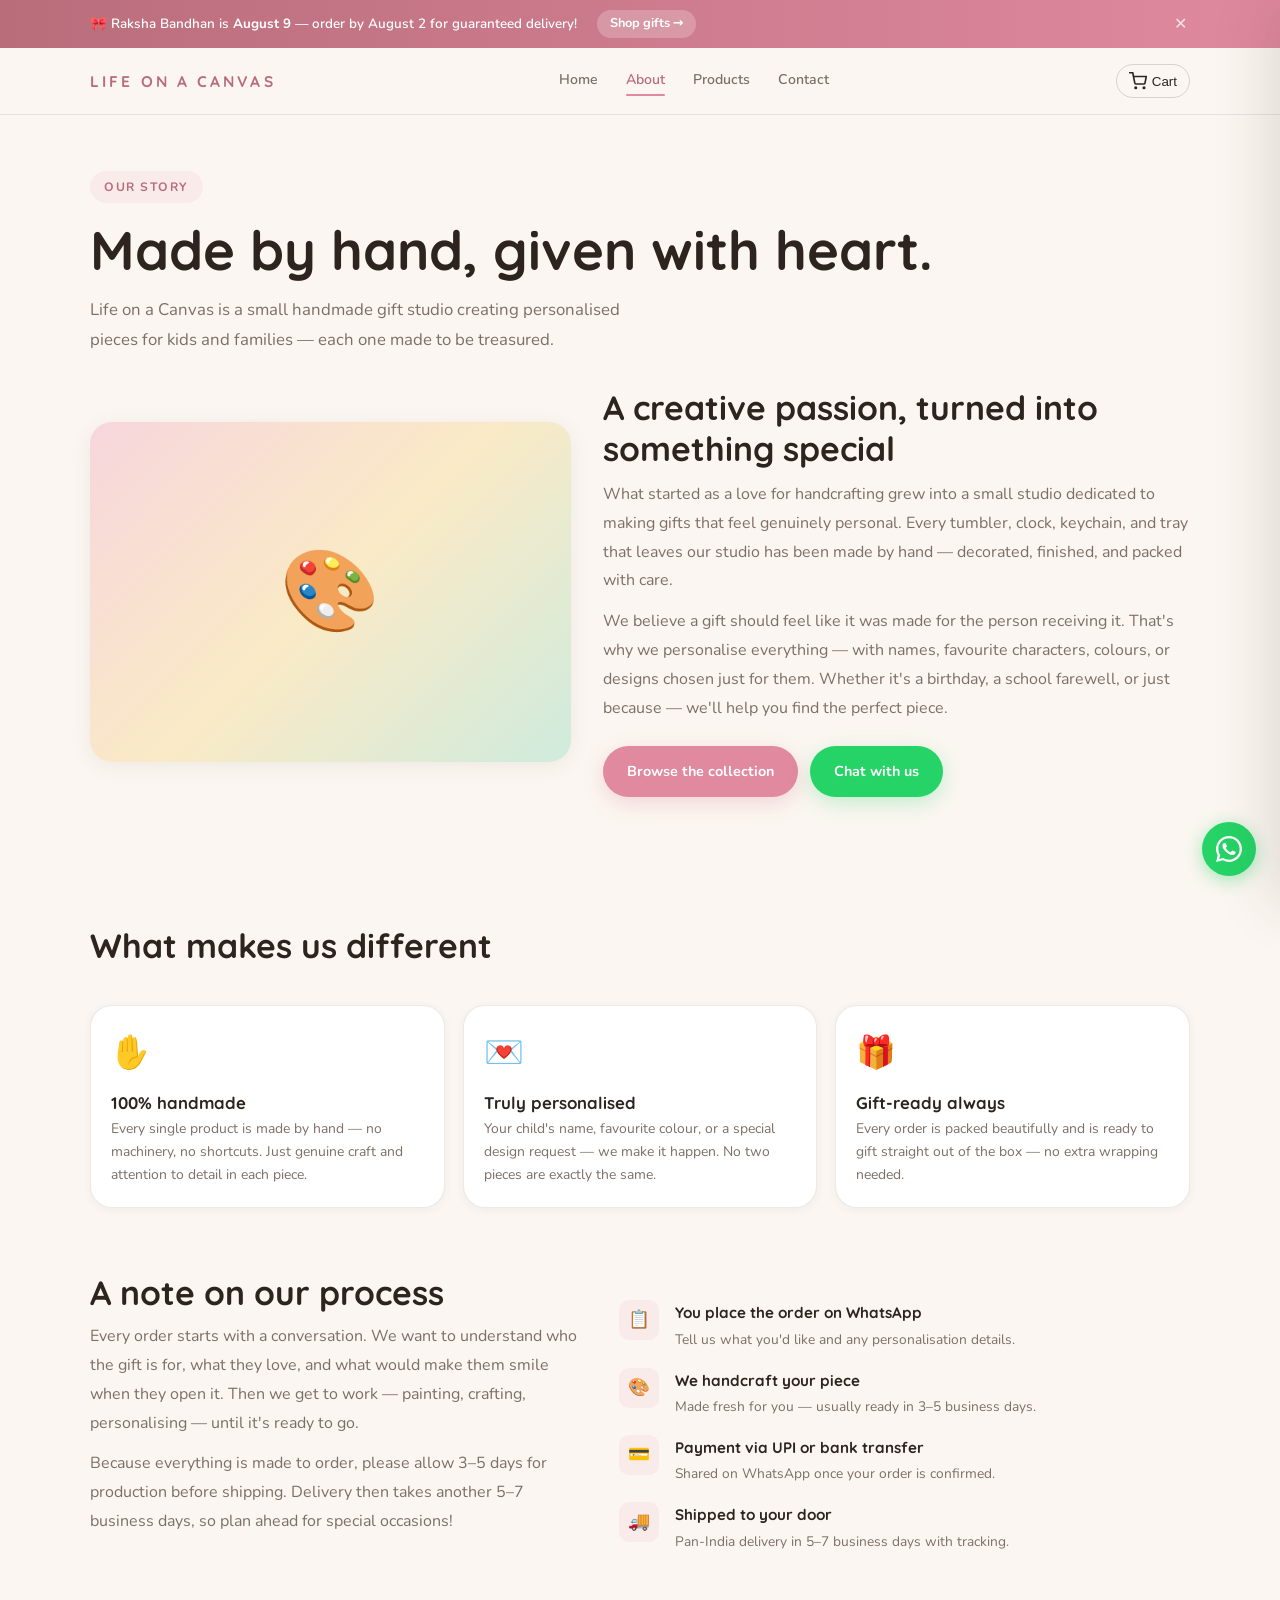
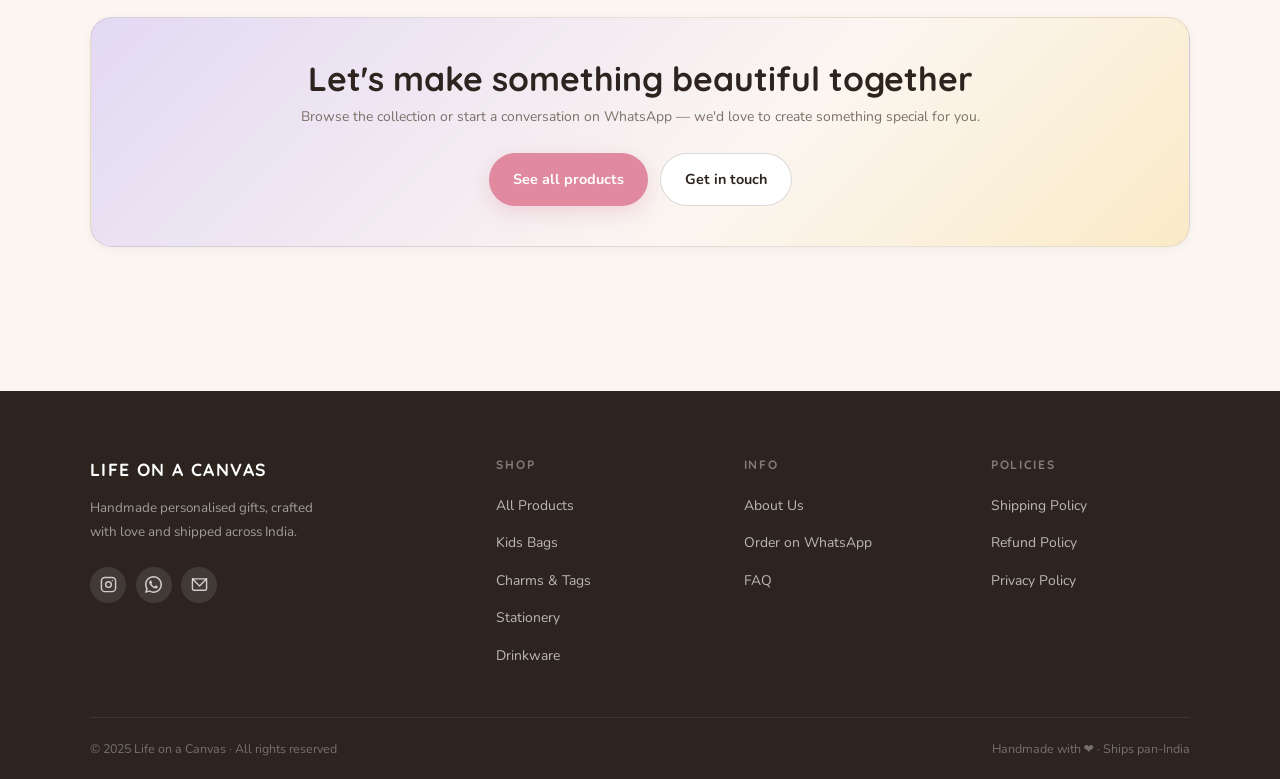
==== commit fc237952: "Add real Instagram link across all pages Handle @_.life_on_a_canvas._ linked in footer social icons " ====
--- a/about.html
+++ b/about.html
@@ -156,7 +156,7 @@
           <div class="footer-brand-name">Life on a Canvas</div>
           <p class="footer-tagline">Handmade personalised gifts, crafted with love and shipped across India.</p>
           <div class="footer-social">
-            <a href="#" class="social-icon" aria-label="Instagram" target="_blank" rel="noopener">
+            <a href="https://www.instagram.com/_.life_on_a_canvas._" class="social-icon" aria-label="Instagram" target="_blank" rel="noopener">
               <svg width="17" height="17" viewBox="0 0 24 24" fill="none" stroke="currentColor" stroke-width="2" stroke-linecap="round" stroke-linejoin="round"><rect x="2" y="2" width="20" height="20" rx="5"/><circle cx="12" cy="12" r="4"/><circle cx="17.5" cy="6.5" r="1" fill="currentColor" stroke="none"/></svg>
             </a>
             <a href="https://wa.me/919830167714" class="social-icon" aria-label="WhatsApp" target="_blank" rel="noopener">
--- a/styles.css
+++ b/styles.css
@@ -139,6 +139,7 @@
 }
 .feature-card h3 { font-size: 1rem; margin-bottom: 0.45rem; }
 .feature-card p { font-size: 0.87rem; color: var(--muted); line-height: 1.75; }
+.feature-icon { font-size: 2rem; margin-bottom: 0.75rem; display: block; }
 
 /* ── Collection Cards ─────────────────────────── */
 .collections-grid { display: grid; grid-template-columns: repeat(4,1fr); gap: 1rem; }
@@ -230,7 +231,8 @@
   opacity: 0; transition: opacity var(--med) var(--ease); color: #fff; font-size: 1.2rem;
 }
 .insta-tile:hover .insta-tile-overlay { opacity: 1; }
-.instagram-handle { font-family: 'Quicksand', sans-serif; font-size: 1.1rem; font-weight: 700; color: var(--muted); margin-bottom: 0.5rem; }
+.instagram-handle { font-family: 'Quicksand', sans-serif; font-size: 1.1rem; font-weight: 700; color: var(--rose-dark); margin-bottom: 0.5rem; display: inline-block; text-decoration: none; transition: color var(--fast); }
+.instagram-handle:hover { color: var(--rose); }
 
 /* ── FAQ ──────────────────────────────────────── */
 .faq-list { display: flex; flex-direction: column; gap: 0.65rem; }
@@ -310,6 +312,11 @@
 }
 input:focus, select:focus, textarea:focus { outline: none; border-color: var(--rose); background: #fff; }
 textarea { min-height: 110px; resize: vertical; }
+select {
+  background-image: url("data:image/svg+xml,%3Csvg xmlns='http://www.w3.org/2000/svg' viewBox='0 0 12 8' fill='none' stroke='%237d6f68' stroke-width='1.5'%3E%3Cpath d='M1 1l5 6 5-6'/%3E%3C/svg%3E");
+  background-repeat: no-repeat; background-position: right 1rem center; background-size: 12px;
+  padding-right: 2.5rem; cursor: pointer;
+}
 .form-note { font-size: 0.82rem; color: var(--muted); margin-top: 0.75rem; line-height: 1.6; }
 
 /* ── Two-col / Page layout ────────────────────── */
@@ -434,8 +441,8 @@
   opacity: 0; transform: translateY(10px); pointer-events: none;
   transition: opacity var(--med) var(--ease), transform var(--med) var(--ease);
 }
-.cart-float-pill:hover { transform: translateY(-2px); }
 .cart-float-pill.visible { opacity: 1; transform: translateY(0); pointer-events: all; }
+.cart-float-pill.visible:hover { transform: translateY(-2px); }
 .cart-float-price { opacity: 0.7; font-weight: 400; }
 
 /* ── Announcement Bar ─────────────────────────── */
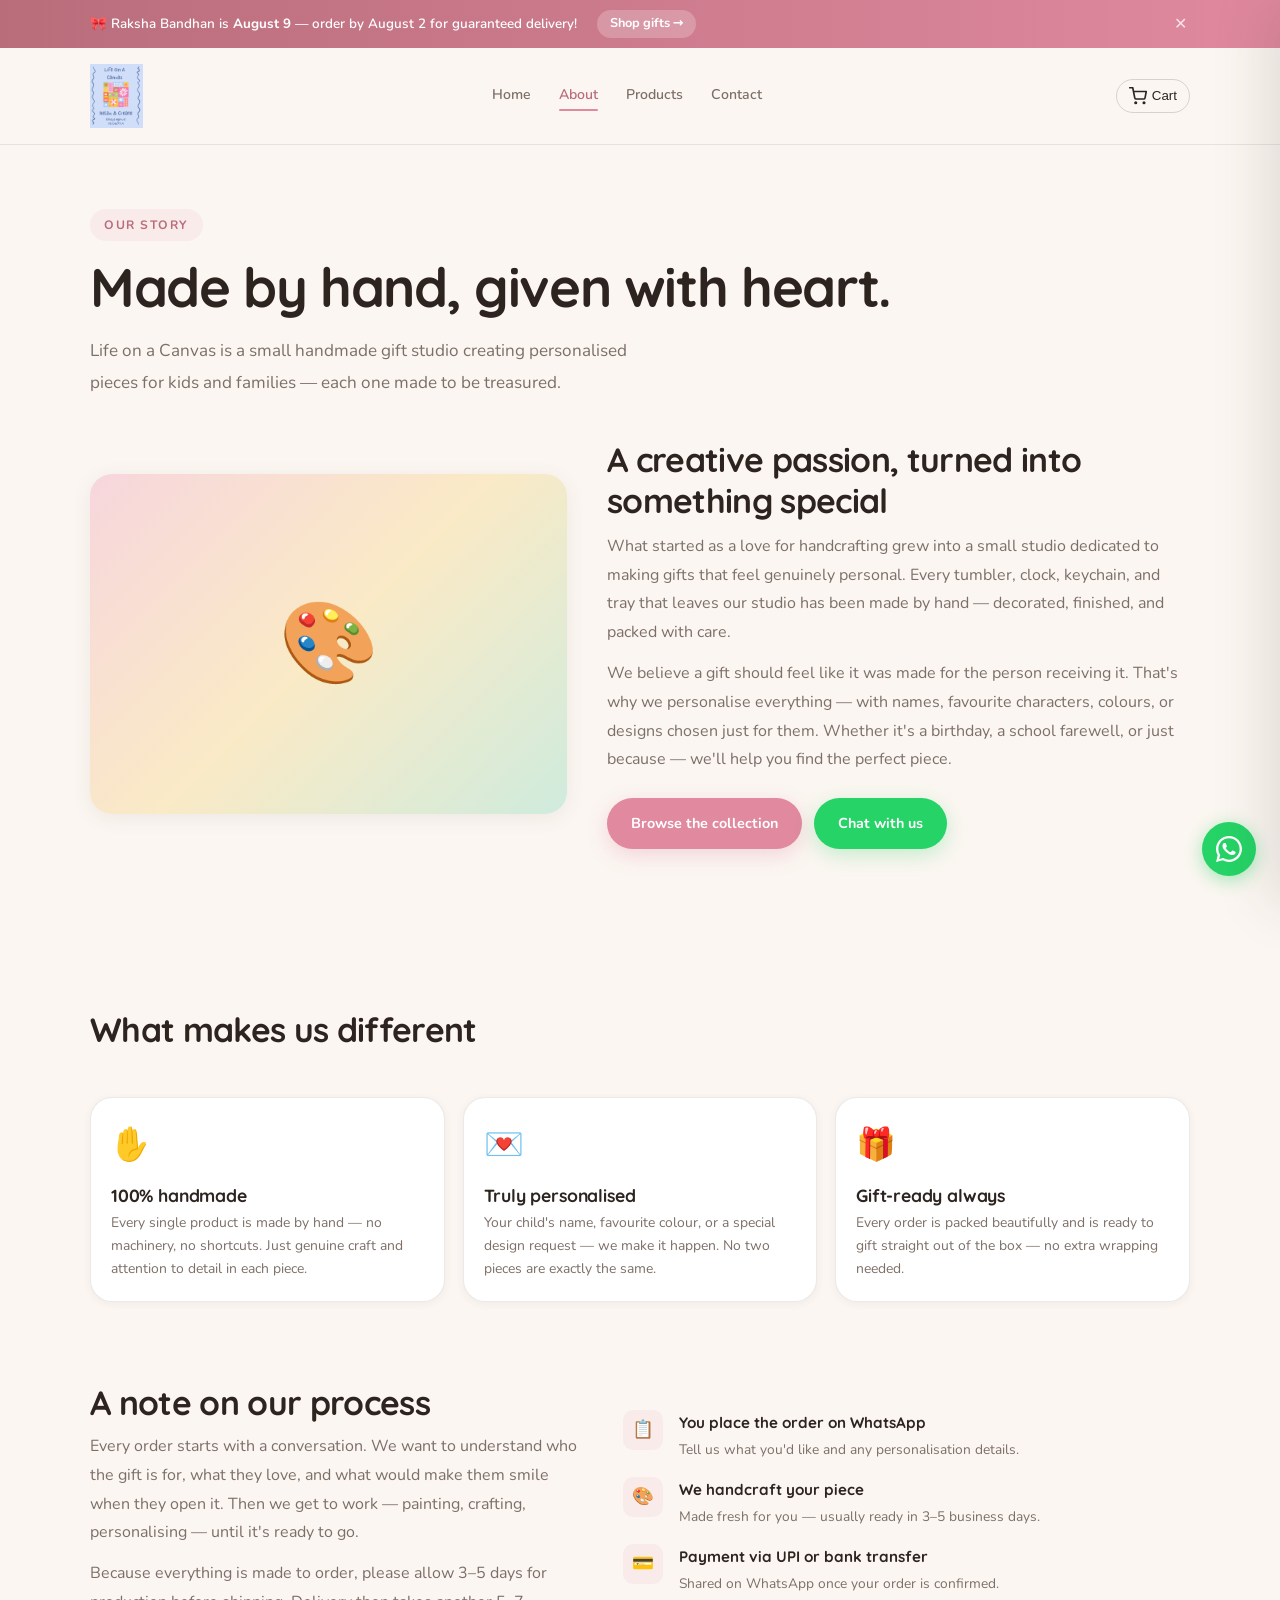
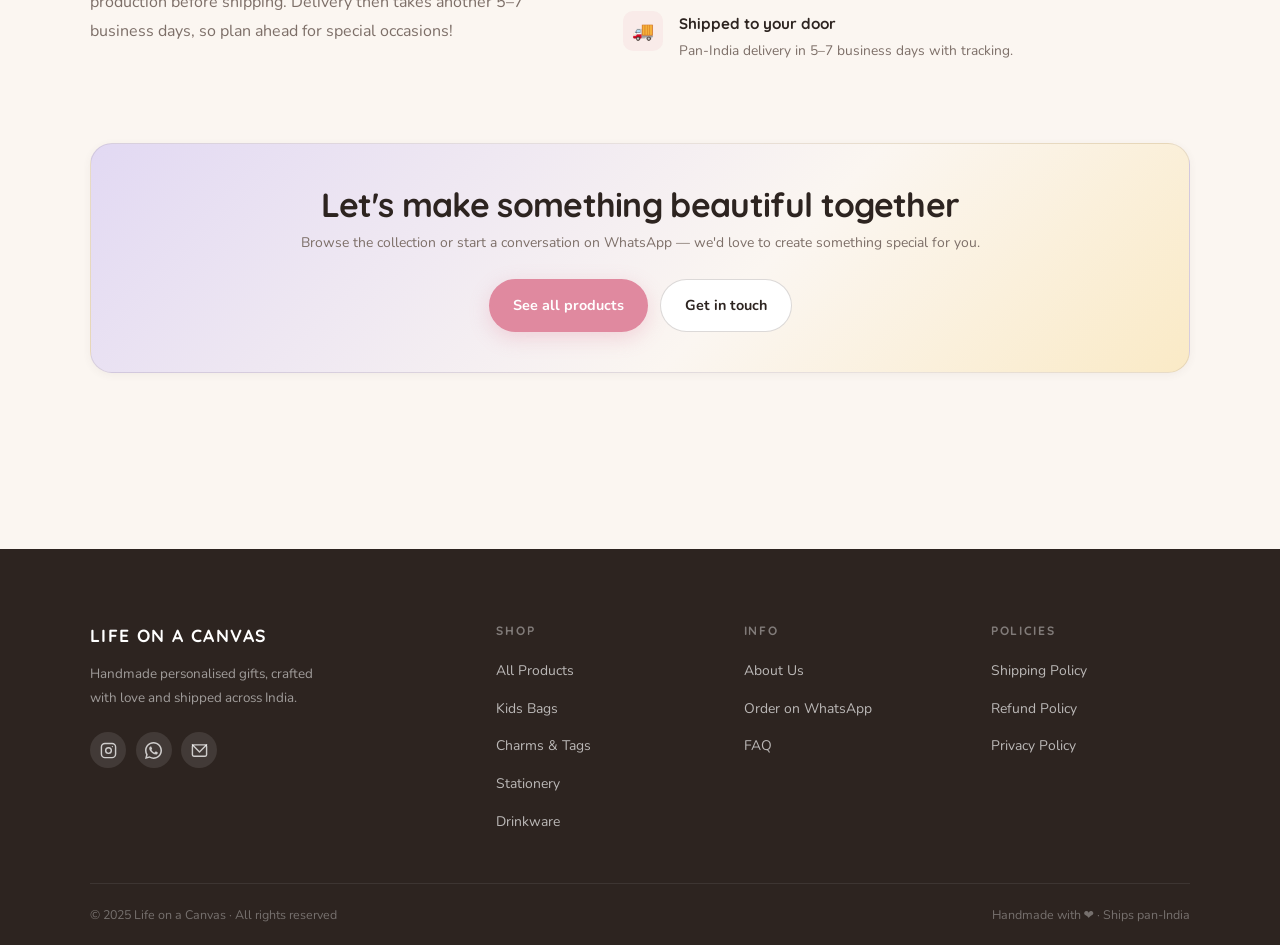
==== commit 3c05630d: "Add site logo to header across all pages Co-Authored-By: Claude Sonnet 5 <noreply@anthropic.com>" ====
--- a/about.html
+++ b/about.html
@@ -28,7 +28,7 @@
 
   <header class="site-header">
     <div class="container navbar">
-      <a class="brand" href="index.html">Life on a Canvas</a>
+      <a class="brand" href="index.html"><img src="logo.jpg" alt="Life on a Canvas" class="site-logo"></a>
       <button class="nav-toggle" aria-label="Toggle menu" onclick="document.querySelector('.nav-links').classList.toggle('open')">
         <svg width="22" height="22" viewBox="0 0 24 24" fill="none" stroke="currentColor" stroke-width="2.5" stroke-linecap="round">
           <line x1="3" y1="6" x2="21" y2="6"/><line x1="3" y1="12" x2="21" y2="12"/><line x1="3" y1="18" x2="21" y2="18"/>
--- a/styles.css
+++ b/styles.css
@@ -32,18 +32,20 @@
 html { scroll-behavior: smooth; }
 body { font-family: 'Nunito', system-ui, sans-serif; background: var(--cream); color: var(--ink); line-height: 1.7; font-size: 1rem; }
 a { color: inherit; text-decoration: none; }
+:focus-visible { outline: 2px solid var(--rose); outline-offset: 3px; border-radius: 4px; }
 img { max-width: 100%; display: block; }
 ul { list-style: none; }
 .container { width: min(1100px, calc(100% - 2.5rem)); margin: 0 auto; }
-.section { padding: 4rem 0; }
-.section-header { margin-bottom: 2.5rem; }
-.section-header p { color: var(--muted); max-width: 540px; margin-top: 0.5rem; font-size: 0.97rem; }
+.section { padding: 5rem 0; }
+.section-header { margin-bottom: 3rem; }
+.section-header h2 { margin-bottom: 0.5rem; }
+.section-header p { color: var(--muted); max-width: 560px; margin-top: 0.6rem; font-size: 0.97rem; line-height: 1.75; }
 
 /* ── Typography ───────────────────────────────── */
 h1, h2, h3, h4 { font-family: 'Quicksand', sans-serif; font-weight: 700; line-height: 1.2; }
-h1 { font-size: clamp(2.2rem, 4.5vw, 3.4rem); }
-h2 { font-size: clamp(1.5rem, 3vw, 2.1rem); }
-h3 { font-size: 1.05rem; margin-bottom: 0.35rem; }
+h1 { font-size: clamp(2.2rem, 4.5vw, 3.4rem); letter-spacing: -0.025em; }
+h2 { font-size: clamp(1.5rem, 3vw, 2.1rem); letter-spacing: -0.02em; }
+h3 { font-size: 1.1rem; margin-bottom: 0.4rem; letter-spacing: -0.01em; }
 
 .eyebrow {
   display: inline-flex; align-items: center;
@@ -52,7 +54,7 @@
   font-size: 0.76rem; font-weight: 700; letter-spacing: 0.12em; text-transform: uppercase;
   margin-bottom: 0.9rem;
 }
-.lead { font-size: 1.05rem; color: var(--muted); max-width: 560px; line-height: 1.8; margin-top: 0.75rem; }
+.lead { font-size: 1.07rem; color: var(--muted); max-width: 580px; line-height: 1.88; margin-top: 0.9rem; }
 
 /* ── Header & Nav ─────────────────────────────── */
 .site-header {
@@ -62,7 +64,8 @@
   border-bottom: 1px solid var(--border);
 }
 .navbar { display: flex; align-items: center; justify-content: space-between; padding: 1rem 0; gap: 1rem; position: relative; }
-.brand { font-family: 'Quicksand', sans-serif; font-size: 0.97rem; font-weight: 700; letter-spacing: 0.2em; text-transform: uppercase; color: var(--rose-dark); flex-shrink: 0; }
+.brand { flex-shrink: 0; display: flex; align-items: center; }
+.site-logo { height: 64px; width: auto; display: block; object-fit: contain; }
 .nav-links { display: flex; gap: 1.75rem; align-items: center; }
 .nav-links a { font-size: 0.88rem; font-weight: 600; color: var(--muted); transition: color var(--fast) var(--ease); position: relative; padding-bottom: 2px; }
 .nav-links a::after { content: ''; position: absolute; bottom: -2px; left: 0; right: 0; height: 2px; background: var(--rose); border-radius: 2px; transform: scaleX(0); transition: transform var(--med) var(--ease); }
@@ -77,9 +80,10 @@
   border-radius: var(--r-pill); padding: 0.82rem 1.5rem;
   font-family: 'Nunito', sans-serif; font-size: 0.9rem; font-weight: 700;
   cursor: pointer; border: none; white-space: nowrap; text-decoration: none;
-  transition: transform var(--med) var(--ease), box-shadow var(--med) var(--ease), background var(--fast) var(--ease);
-}
-.btn:hover { transform: translateY(-2px); }
+  transition: transform 0.22s cubic-bezier(0.34, 1.4, 0.64, 1), box-shadow 0.22s var(--ease), background var(--fast) var(--ease);
+}
+.btn:hover { transform: translateY(-3px); }
+.btn:active { transform: translateY(0) scale(0.96) !important; transition-duration: 0.08s !important; }
 .btn-primary { background: var(--rose); color: #fff; box-shadow: 0 6px 20px rgba(224,137,159,0.3); }
 .btn-primary:hover { box-shadow: 0 10px 32px rgba(224,137,159,0.44); }
 .btn-secondary { background: #fff; color: var(--ink); border: 1.5px solid var(--border-strong); }
@@ -89,7 +93,8 @@
 .btn-wa:hover { box-shadow: 0 10px 30px rgba(37,211,102,0.4); }
 .btn-cart { background: var(--rose-bg); color: var(--rose-dark); border: 1.5px solid var(--rose-border); }
 .btn-cart:hover { background: var(--rose); color: #fff; border-color: var(--rose); }
-.btn-added { background: #25D366 !important; color: #fff !important; border-color: #25D366 !important; transform: scale(1.04) !important; }
+.btn-added { background: #25D366 !important; color: #fff !important; border-color: #25D366 !important; transform: scale(1.04) !important; animation: btn-pop 0.35s cubic-bezier(0.34, 1.56, 0.64, 1); }
+@keyframes btn-pop { 0% { transform: scale(0.9); } 100% { transform: scale(1.04); } }
 .button-row { display: flex; gap: 0.75rem; flex-wrap: wrap; margin-top: 1.5rem; }
 
 /* ── Hero ─────────────────────────────────────── */
@@ -105,12 +110,14 @@
 .hero-trust { display: flex; gap: 1.25rem; flex-wrap: wrap; margin-top: 1.25rem; font-size: 0.8rem; color: var(--muted); font-weight: 600; }
 .hero-trust span::before { content: '✓ '; color: var(--rose); }
 .hero-img-wrap { position: relative; }
-.hero-img { width: 100%; height: 460px; object-fit: cover; object-position: center; border-radius: var(--r-lg); box-shadow: var(--shadow-lg); display: block; }
+.hero-img { width: 100%; height: 460px; object-fit: contain; object-position: center; border-radius: var(--r-lg); box-shadow: var(--shadow-lg); display: block; background: #c9d5e8; }
+@keyframes badge-float { 0%,100% { transform: translateY(0); } 50% { transform: translateY(-8px); } }
 .hero-badge {
   position: absolute; bottom: 1.5rem; left: -1.5rem;
   background: #fff; border-radius: var(--r-md); padding: 0.75rem 1rem;
   display: flex; align-items: center; gap: 0.65rem;
   box-shadow: var(--shadow-md); min-width: 170px;
+  animation: badge-float 4s ease-in-out infinite;
 }
 .hero-badge .badge-icon { font-size: 1.6rem; }
 .hero-badge strong { display: block; font-family: 'Quicksand', sans-serif; font-size: 0.85rem; font-weight: 700; }
@@ -120,8 +127,8 @@
 .stats-bar { background: linear-gradient(90deg, var(--rose-dark) 0%, var(--rose) 100%); padding: 1rem 0; }
 .stats-inner { display: flex; align-items: center; justify-content: center; gap: 0; flex-wrap: wrap; }
 .stat-item { display: flex; align-items: center; gap: 0.5rem; color: #fff; padding: 0.4rem 1.75rem; }
-.stat-num { font-family: 'Quicksand', sans-serif; font-size: 1.15rem; font-weight: 700; }
-.stat-label { font-size: 0.8rem; opacity: 0.88; }
+.stat-num { font-family: 'Quicksand', sans-serif; font-size: 1.2rem; font-weight: 700; letter-spacing: -0.01em; }
+.stat-label { font-size: 0.79rem; opacity: 0.82; }
 .stat-sep { width: 1px; height: 22px; background: rgba(255,255,255,0.28); flex-shrink: 0; }
 
 /* ── Feature Cards ────────────────────────────── */
@@ -136,7 +143,9 @@
   width: 60px; height: 60px; border-radius: 18px;
   background: var(--rose-bg); display: flex; align-items: center; justify-content: center;
   font-size: 1.7rem; margin: 0 auto 1.1rem;
-}
+  transition: transform 0.3s cubic-bezier(0.34, 1.56, 0.64, 1), background 0.22s var(--ease);
+}
+.feature-card:hover .feature-icon-lg { transform: scale(1.15) rotate(-8deg); background: var(--rose-border); }
 .feature-card h3 { font-size: 1rem; margin-bottom: 0.45rem; }
 .feature-card p { font-size: 0.87rem; color: var(--muted); line-height: 1.75; }
 .feature-icon { font-size: 2rem; margin-bottom: 0.75rem; display: block; }
@@ -147,9 +156,11 @@
   position: relative; border-radius: var(--r-card); overflow: hidden;
   display: block; aspect-ratio: 3/4; background: var(--mint);
   text-decoration: none;
-}
-.collection-card img { width: 100%; height: 100%; object-fit: cover; display: block; transition: transform 0.45s var(--ease); }
-.collection-card:hover img { transform: scale(1.06); }
+  transition: transform 0.35s cubic-bezier(0.25, 0.46, 0.45, 0.94), box-shadow 0.35s cubic-bezier(0.25, 0.46, 0.45, 0.94);
+}
+.collection-card:hover { transform: translateY(-5px); box-shadow: var(--shadow-lg); }
+.collection-card img { width: 100%; height: 100%; object-fit: cover; display: block; transition: transform 0.55s cubic-bezier(0.25, 0.46, 0.45, 0.94); }
+.collection-card:hover img { transform: scale(1.09); }
 .collection-overlay {
   position: absolute; inset: 0;
   background: linear-gradient(to top, rgba(25,15,10,0.75) 0%, transparent 55%);
@@ -169,16 +180,20 @@
 .card {
   background: #fff; border: 1px solid var(--border);
   border-radius: var(--r-card); box-shadow: var(--shadow-sm); padding: 1.25rem;
-  transition: transform var(--med) var(--ease), box-shadow var(--med) var(--ease), border-color var(--med) var(--ease);
-}
-.card:hover { transform: translateY(-4px); box-shadow: var(--shadow-md); border-color: var(--rose-border); }
-
+  transition: transform 0.3s cubic-bezier(0.25, 0.46, 0.45, 0.94), box-shadow 0.3s cubic-bezier(0.25, 0.46, 0.45, 0.94), border-color 0.2s var(--ease);
+}
+.card:hover { transform: translateY(-7px); box-shadow: var(--shadow-md); border-color: var(--rose-border); }
+
+@keyframes shimmer { 0% { background-position: -200% 0; } 100% { background-position: 200% 0; } }
 .card-thumb {
   border-radius: calc(var(--r-card) - 6px); overflow: hidden;
-  margin-bottom: 1rem; min-height: 200px; background: var(--cream);
-}
-.card-thumb img { width: 100%; height: 210px; object-fit: cover; object-position: center; display: block; transition: transform 0.35s var(--ease); }
-.card:hover .card-thumb img { transform: scale(1.05); }
+  margin-bottom: 1rem; min-height: 200px;
+  background: linear-gradient(90deg, var(--cream) 25%, #f5ede4 50%, var(--cream) 75%);
+  background-size: 200% 100%; animation: shimmer 1.6s ease-in-out infinite;
+}
+.card-thumb img, .card-thumb.emoji { animation: none; }
+.card-thumb img { width: 100%; height: 210px; object-fit: cover; object-position: center; display: block; transition: transform 0.5s cubic-bezier(0.25, 0.46, 0.45, 0.94); }
+.card:hover .card-thumb img { transform: scale(1.08); }
 .card-thumb.emoji { min-height: 160px; display: flex; flex-direction: column; align-items: center; justify-content: center; gap: 0.4rem; font-size: 2.4rem; }
 
 .card p { font-size: 0.87rem; color: var(--muted); line-height: 1.65; }
@@ -196,7 +211,7 @@
   box-shadow: var(--shadow-sm);
   transition: transform var(--med) var(--ease), box-shadow var(--med) var(--ease);
 }
-.review-card:hover { transform: translateY(-3px); box-shadow: var(--shadow-md); }
+.review-card:hover { transform: translateY(-6px); box-shadow: var(--shadow-md); }
 .stars { color: #e9a240; font-size: 0.9rem; letter-spacing: 0.08em; margin-bottom: 0.85rem; }
 .review-text { font-size: 0.93rem; color: var(--ink); line-height: 1.8; font-style: italic; margin-bottom: 1.25rem; }
 .reviewer { display: flex; align-items: center; gap: 0.75rem; }
@@ -224,7 +239,7 @@
   font-size: 1.6rem; cursor: pointer; position: relative; overflow: hidden;
   transition: transform var(--med) var(--ease);
 }
-.insta-tile:hover { transform: scale(0.96); }
+.insta-tile:hover { transform: scale(0.94); filter: brightness(0.9); }
 .insta-tile-overlay {
   position: absolute; inset: 0; background: rgba(224,137,159,0.7);
   display: flex; align-items: center; justify-content: center;
@@ -250,7 +265,9 @@
 summary.faq-q::-webkit-details-marker { display: none; }
 .faq-chevron { font-size: 1.2rem; color: var(--rose); flex-shrink: 0; transition: transform var(--med) var(--ease); }
 details[open] .faq-chevron { transform: rotate(45deg); }
+@keyframes faq-reveal { from { opacity: 0; transform: translateY(-6px); } to { opacity: 1; transform: translateY(0); } }
 .faq-a { padding-top: 0.7rem; font-size: 0.88rem; color: var(--muted); line-height: 1.8; }
+details[open] .faq-a { animation: faq-reveal 0.22s cubic-bezier(0.25, 0.46, 0.45, 0.94); }
 
 /* ── Product Filter ───────────────────────────── */
 .filter-bar { display: flex; gap: 0.5rem; flex-wrap: wrap; margin-bottom: 2rem; }
@@ -320,8 +337,8 @@
 .form-note { font-size: 0.82rem; color: var(--muted); margin-top: 0.75rem; line-height: 1.6; }
 
 /* ── Two-col / Page layout ────────────────────── */
-.two-col { display: grid; grid-template-columns: 1fr 1.15fr; gap: 2rem; align-items: start; }
-.page-hero { padding: 3.5rem 0 2rem; }
+.two-col { display: grid; grid-template-columns: 1fr 1.15fr; gap: 2.5rem; align-items: start; }
+.page-hero { padding: 4rem 0 2.5rem; }
 
 /* ── About ────────────────────────────────────── */
 .about-visual { border-radius: var(--r-card); min-height: 340px; display: flex; align-items: center; justify-content: center; font-size: 5rem; background: linear-gradient(135deg, var(--pink), var(--peach) 50%, var(--mint)); box-shadow: var(--shadow); }
@@ -462,7 +479,7 @@
 .order-success .btn { margin-top: 1.5rem; }
 
 /* ── Footer ───────────────────────────────────── */
-.footer { background: var(--ink); color: rgba(255,255,255,0.8); padding: 4rem 0 0; margin-top: 5rem; }
+.footer { background: var(--ink); color: rgba(255,255,255,0.8); padding: 4.5rem 0 0; margin-top: 6rem; }
 .footer-grid { display: grid; grid-template-columns: 1.8fr 1fr 1fr 1fr; gap: 3rem; padding-bottom: 3rem; border-bottom: 1px solid rgba(255,255,255,0.08); }
 .footer-brand-name { font-family: 'Quicksand', sans-serif; font-weight: 700; font-size: 1.1rem; color: #fff; margin-bottom: 0.7rem; letter-spacing: 0.08em; text-transform: uppercase; }
 .footer-tagline { font-size: 0.84rem; line-height: 1.8; color: rgba(255,255,255,0.55); max-width: 250px; margin-bottom: 1.4rem; }
@@ -476,11 +493,15 @@
 .footer-bottom { display: flex; align-items: center; justify-content: space-between; padding: 1.25rem 0; font-size: 0.78rem; color: rgba(255,255,255,0.35); flex-wrap: wrap; gap: 0.5rem; }
 
 /* ── Scroll Animations ────────────────────────── */
-.fade-up { opacity: 0; transform: translateY(22px); transition: opacity var(--slow) var(--ease), transform var(--slow) var(--ease); }
+.fade-up { opacity: 0; transform: translateY(26px); transition: opacity 0.58s cubic-bezier(0.25, 0.46, 0.45, 0.94), transform 0.58s cubic-bezier(0.25, 0.46, 0.45, 0.94); }
 .fade-up.in-view { opacity: 1; transform: translateY(0); }
-.fade-up:nth-child(2) { transition-delay: 0.07s; }
-.fade-up:nth-child(3) { transition-delay: 0.14s; }
-.fade-up:nth-child(4) { transition-delay: 0.21s; }
+.fade-up:nth-child(2) { transition-delay: 0.08s; }
+.fade-up:nth-child(3) { transition-delay: 0.16s; }
+.fade-up:nth-child(4) { transition-delay: 0.24s; }
+.fade-up:nth-child(5) { transition-delay: 0.32s; }
+.fade-up:nth-child(6) { transition-delay: 0.40s; }
+.fade-up:nth-child(7) { transition-delay: 0.48s; }
+.fade-up:nth-child(8) { transition-delay: 0.56s; }
 
 /* ── Responsive ───────────────────────────────── */
 @media (max-width: 960px) {
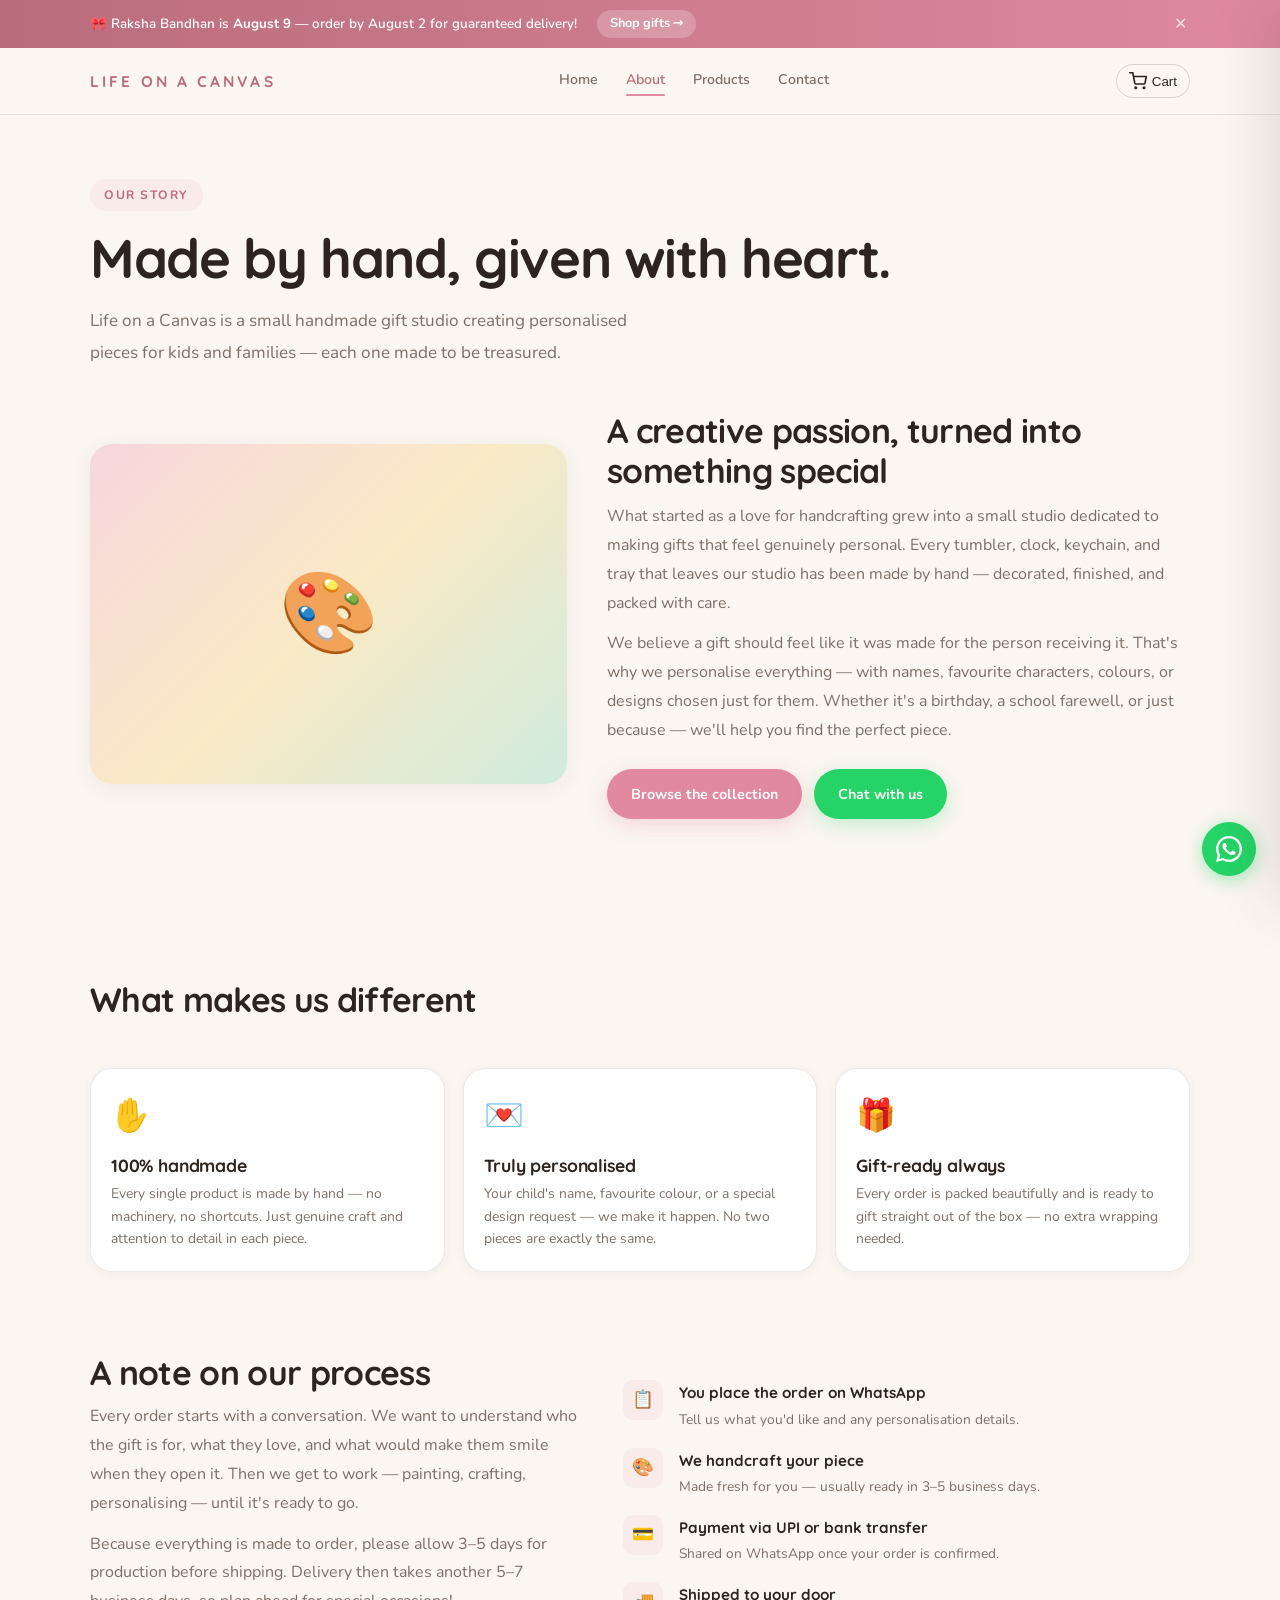
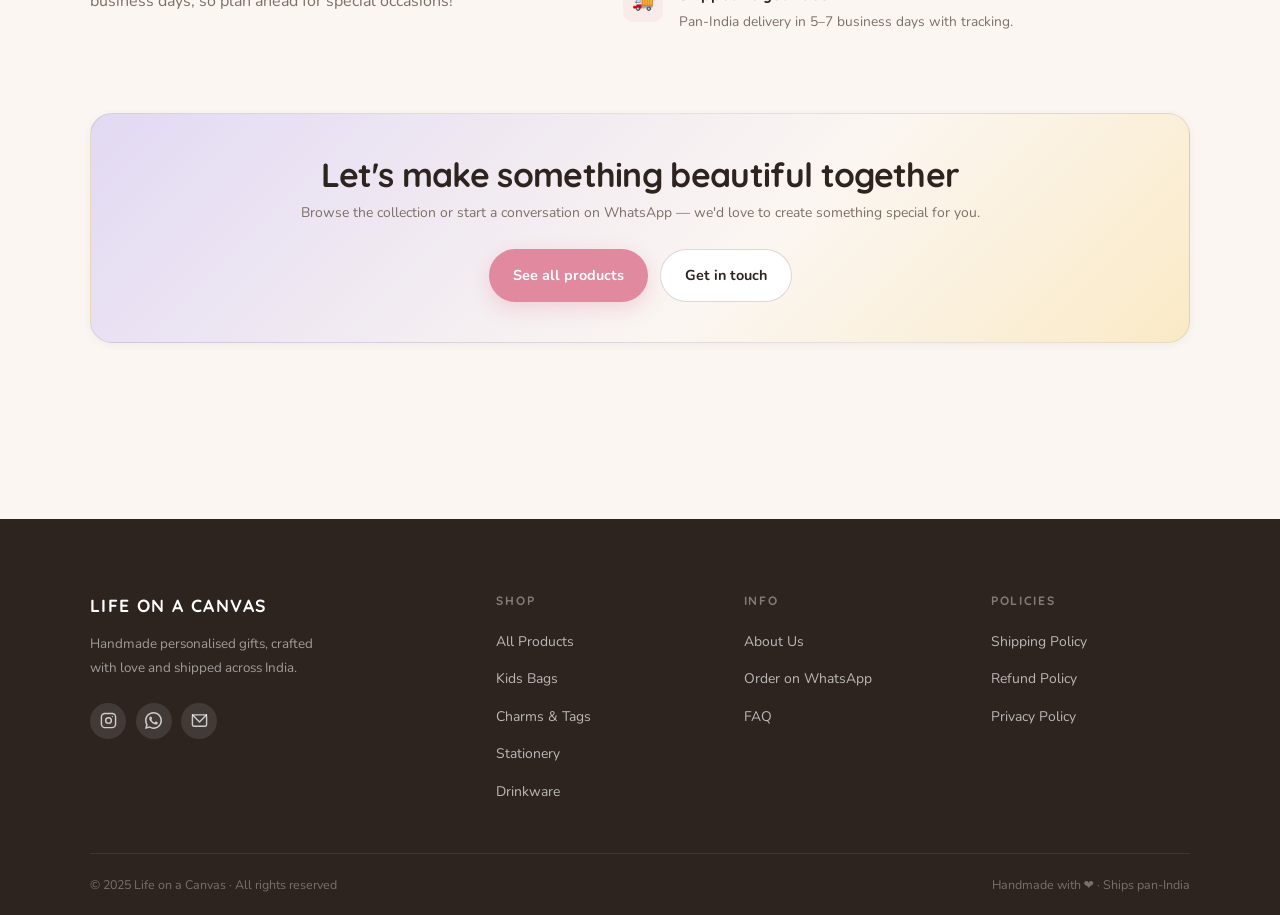
==== commit 9f63fe90: "Revert navbar brand to text, keep logo only in hero Co-Authored-By: Claude Sonnet 5 <noreply@anthrop" ====
--- a/about.html
+++ b/about.html
@@ -28,7 +28,7 @@
 
   <header class="site-header">
     <div class="container navbar">
-      <a class="brand" href="index.html"><img src="logo.jpg" alt="Life on a Canvas" class="site-logo"></a>
+      <a class="brand" href="index.html">Life on a Canvas</a>
       <button class="nav-toggle" aria-label="Toggle menu" onclick="document.querySelector('.nav-links').classList.toggle('open')">
         <svg width="22" height="22" viewBox="0 0 24 24" fill="none" stroke="currentColor" stroke-width="2.5" stroke-linecap="round">
           <line x1="3" y1="6" x2="21" y2="6"/><line x1="3" y1="12" x2="21" y2="12"/><line x1="3" y1="18" x2="21" y2="18"/>
--- a/styles.css
+++ b/styles.css
@@ -64,8 +64,7 @@
   border-bottom: 1px solid var(--border);
 }
 .navbar { display: flex; align-items: center; justify-content: space-between; padding: 1rem 0; gap: 1rem; position: relative; }
-.brand { flex-shrink: 0; display: flex; align-items: center; }
-.site-logo { height: 64px; width: auto; display: block; object-fit: contain; }
+.brand { font-family: 'Quicksand', sans-serif; font-size: 0.97rem; font-weight: 700; letter-spacing: 0.2em; text-transform: uppercase; color: var(--rose-dark); flex-shrink: 0; }
 .nav-links { display: flex; gap: 1.75rem; align-items: center; }
 .nav-links a { font-size: 0.88rem; font-weight: 600; color: var(--muted); transition: color var(--fast) var(--ease); position: relative; padding-bottom: 2px; }
 .nav-links a::after { content: ''; position: absolute; bottom: -2px; left: 0; right: 0; height: 2px; background: var(--rose); border-radius: 2px; transform: scaleX(0); transition: transform var(--med) var(--ease); }
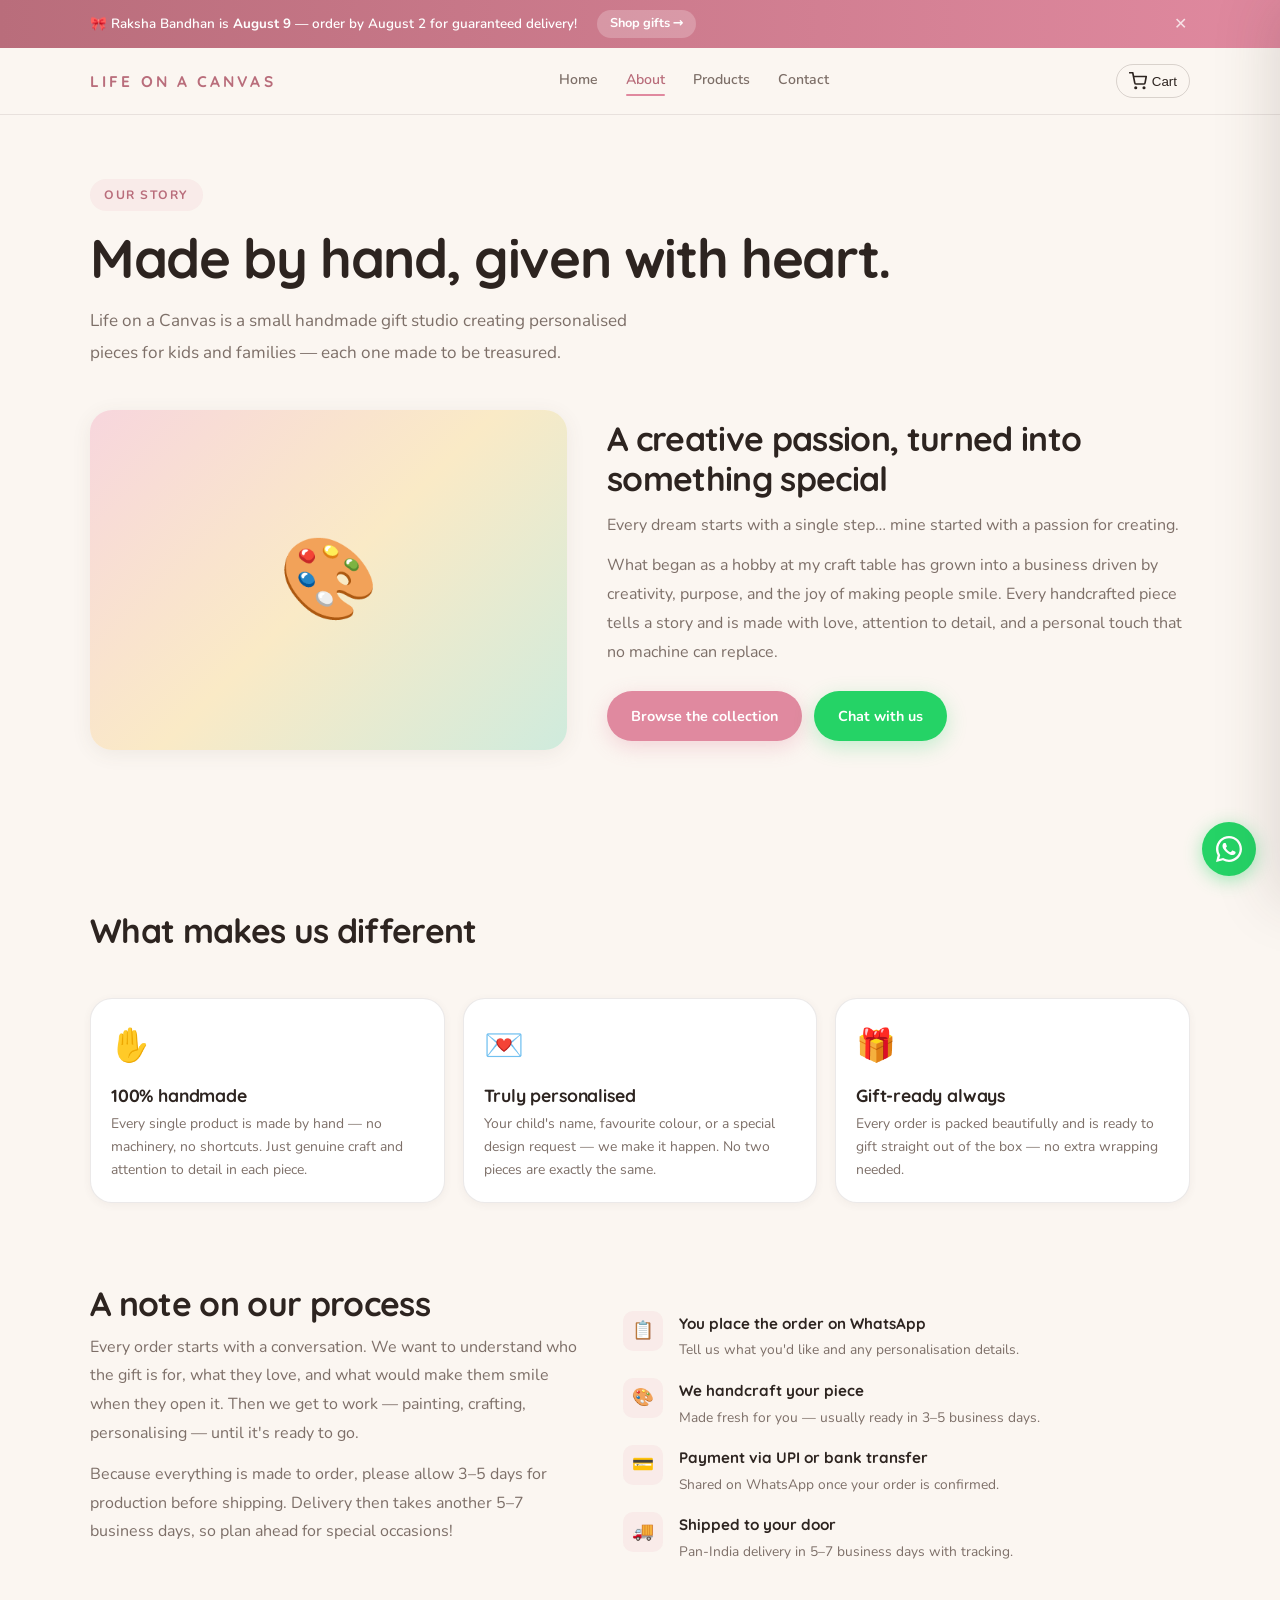
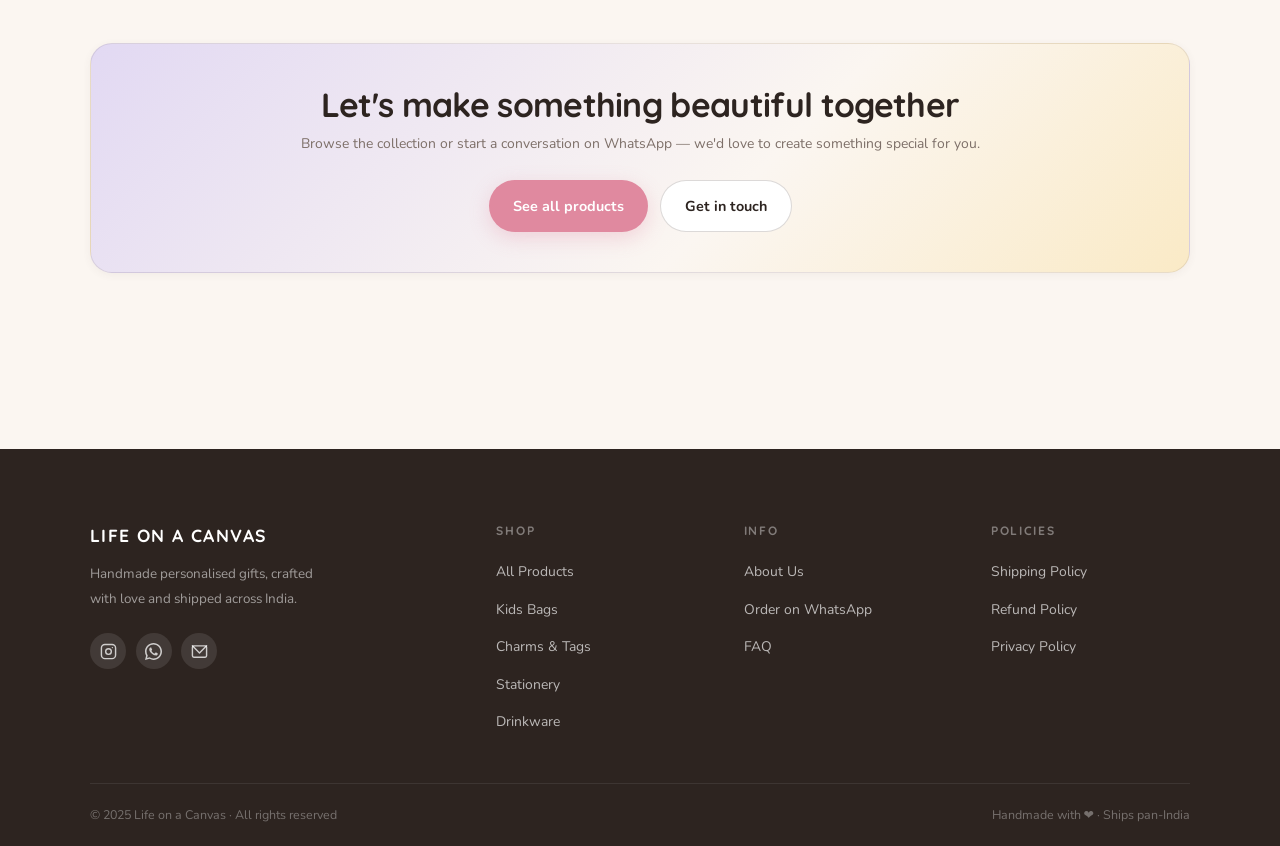
==== commit f3f4f248: "Update About page story copy Co-Authored-By: Claude Sonnet 5 <noreply@anthropic.com>" ====
--- a/about.html
+++ b/about.html
@@ -58,8 +58,8 @@
         <div class="about-visual">🎨</div>
         <div>
           <h2>A creative passion, turned into something special</h2>
-          <p style="color:var(--muted); margin-top:0.75rem; line-height:1.8;">What started as a love for handcrafting grew into a small studio dedicated to making gifts that feel genuinely personal. Every tumbler, clock, keychain, and tray that leaves our studio has been made by hand — decorated, finished, and packed with care.</p>
-          <p style="color:var(--muted); margin-top:0.75rem; line-height:1.8;">We believe a gift should feel like it was made for the person receiving it. That's why we personalise everything — with names, favourite characters, colours, or designs chosen just for them. Whether it's a birthday, a school farewell, or just because — we'll help you find the perfect piece.</p>
+          <p style="color:var(--muted); margin-top:0.75rem; line-height:1.8;">Every dream starts with a single step… mine started with a passion for creating.</p>
+          <p style="color:var(--muted); margin-top:0.75rem; line-height:1.8;">What began as a hobby at my craft table has grown into a business driven by creativity, purpose, and the joy of making people smile. Every handcrafted piece tells a story and is made with love, attention to detail, and a personal touch that no machine can replace.</p>
           <div class="button-row" style="margin-top:1.5rem;">
             <a class="btn btn-primary" href="products.html">Browse the collection</a>
             <a class="btn btn-wa" href="https://wa.me/919830167714?text=Hi!%20I%27d%20like%20to%20know%20more%20about%20Life%20on%20a%20Canvas." target="_blank" rel="noopener noreferrer">Chat with us</a>
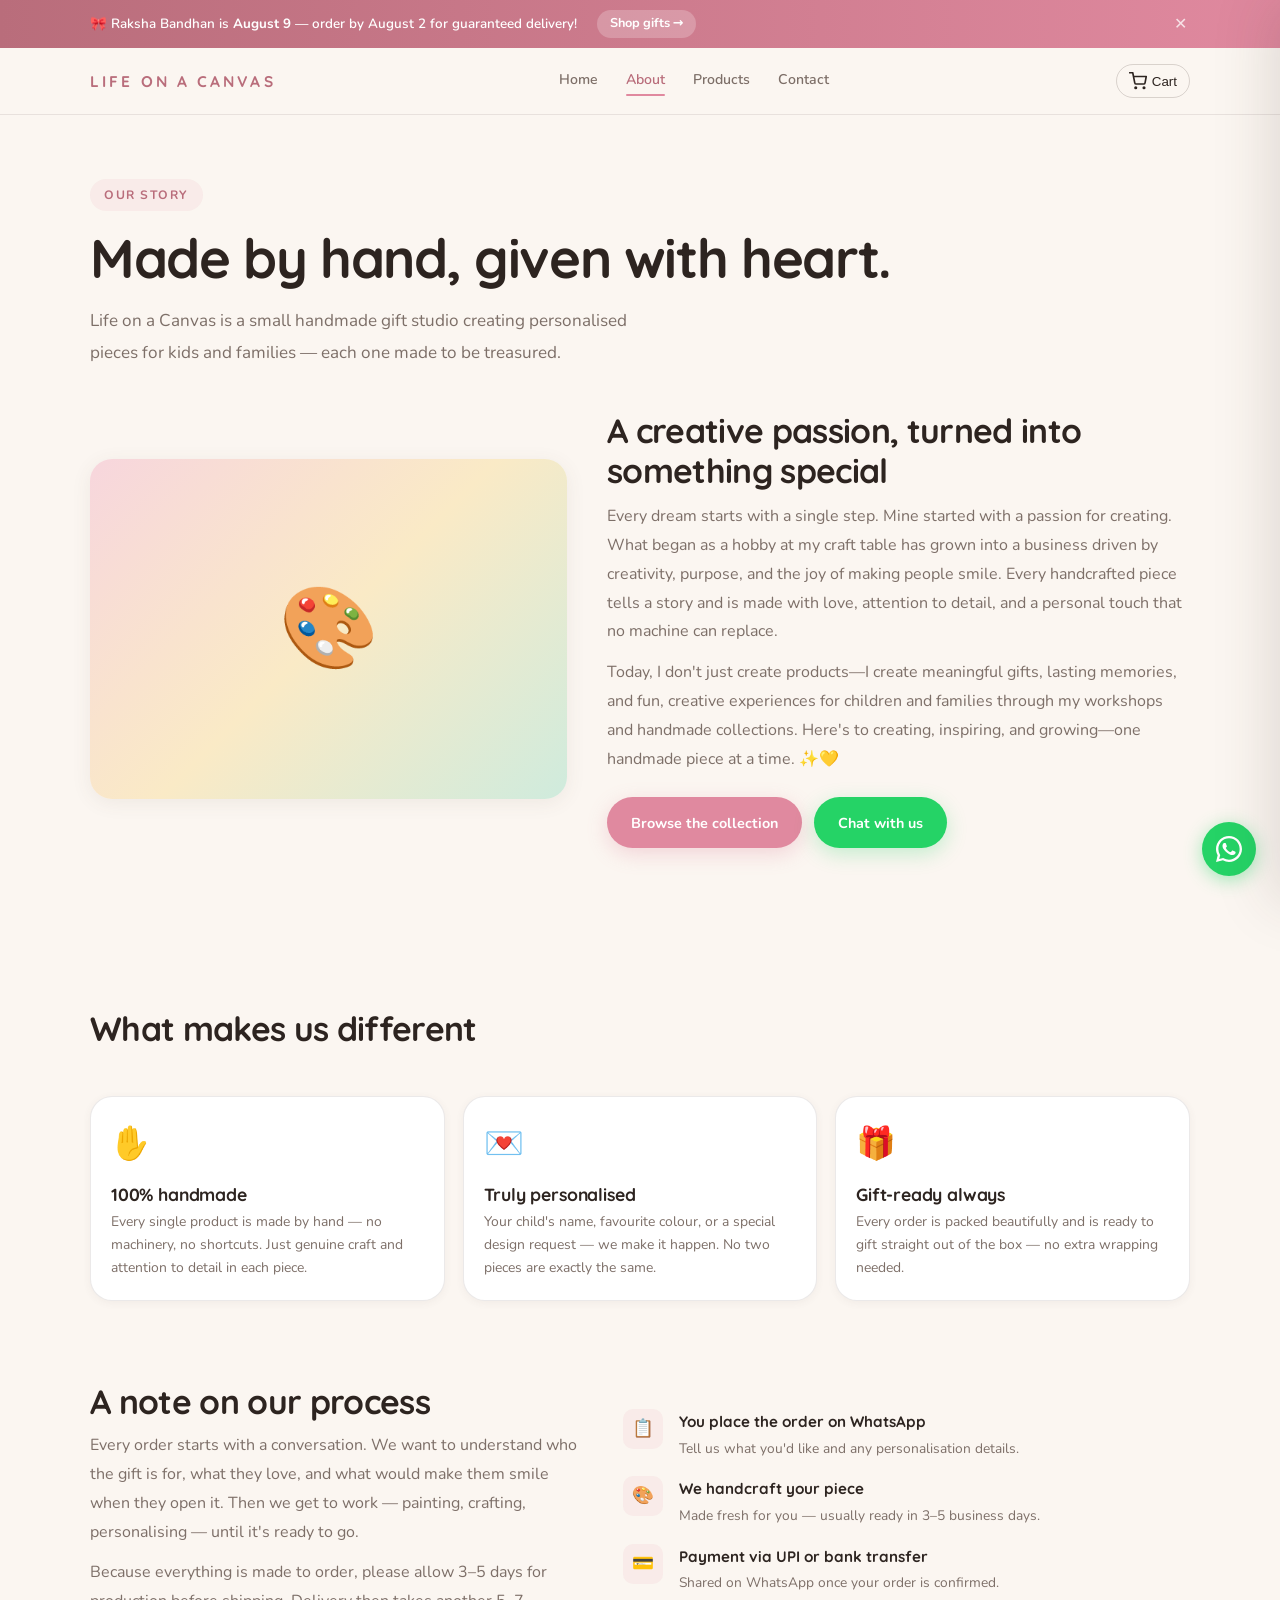
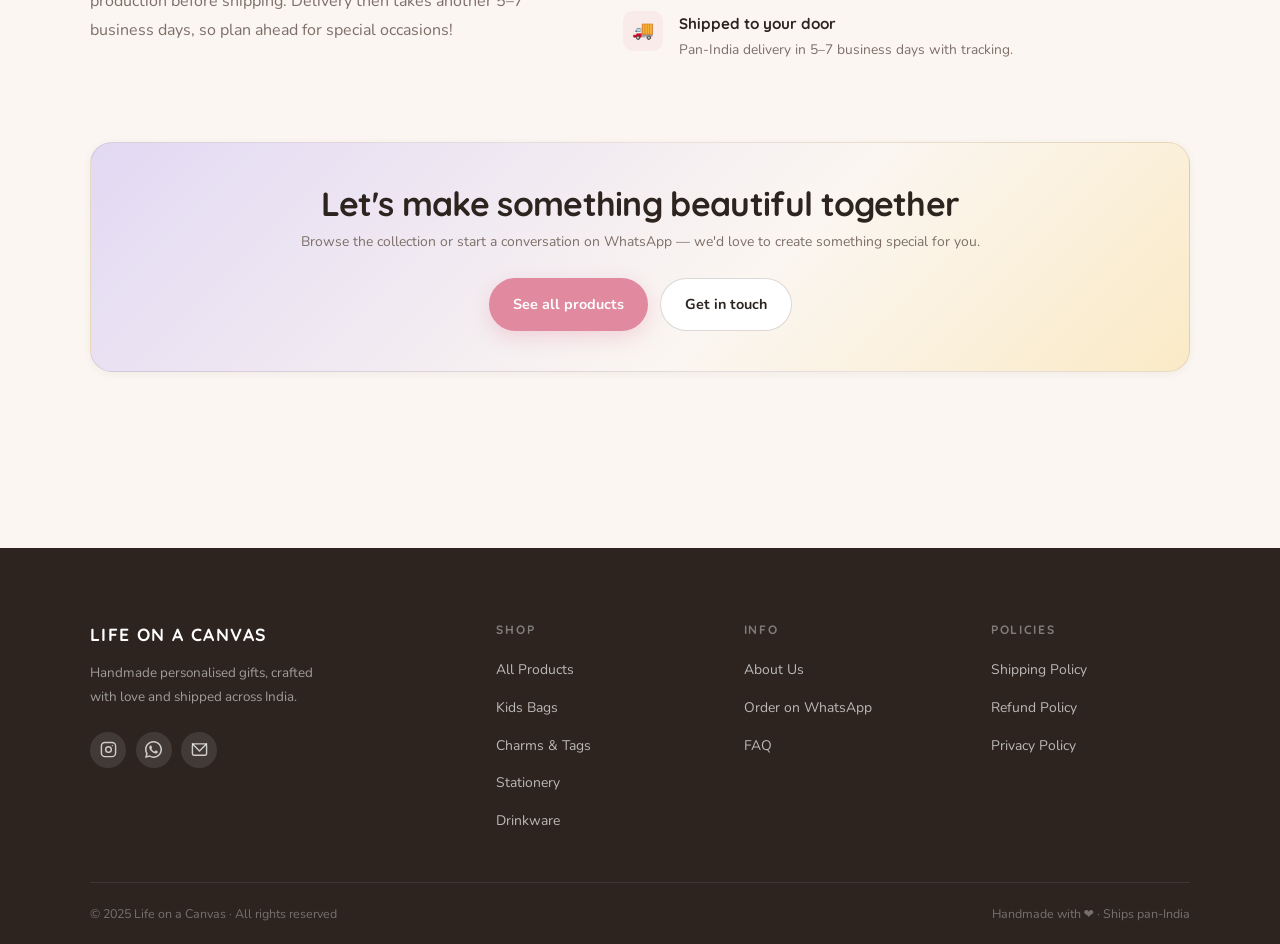
==== commit 98c36c99: "Add second paragraph to About page story Co-Authored-By: Claude Sonnet 5 <noreply@anthropic.com>" ====
--- a/about.html
+++ b/about.html
@@ -58,8 +58,8 @@
         <div class="about-visual">🎨</div>
         <div>
           <h2>A creative passion, turned into something special</h2>
-          <p style="color:var(--muted); margin-top:0.75rem; line-height:1.8;">Every dream starts with a single step… mine started with a passion for creating.</p>
-          <p style="color:var(--muted); margin-top:0.75rem; line-height:1.8;">What began as a hobby at my craft table has grown into a business driven by creativity, purpose, and the joy of making people smile. Every handcrafted piece tells a story and is made with love, attention to detail, and a personal touch that no machine can replace.</p>
+          <p style="color:var(--muted); margin-top:0.75rem; line-height:1.8;">Every dream starts with a single step. Mine started with a passion for creating. What began as a hobby at my craft table has grown into a business driven by creativity, purpose, and the joy of making people smile. Every handcrafted piece tells a story and is made with love, attention to detail, and a personal touch that no machine can replace.</p>
+          <p style="color:var(--muted); margin-top:0.75rem; line-height:1.8;">Today, I don't just create products—I create meaningful gifts, lasting memories, and fun, creative experiences for children and families through my workshops and handmade collections. Here's to creating, inspiring, and growing—one handmade piece at a time. ✨💛</p>
           <div class="button-row" style="margin-top:1.5rem;">
             <a class="btn btn-primary" href="products.html">Browse the collection</a>
             <a class="btn btn-wa" href="https://wa.me/919830167714?text=Hi!%20I%27d%20like%20to%20know%20more%20about%20Life%20on%20a%20Canvas." target="_blank" rel="noopener noreferrer">Chat with us</a>
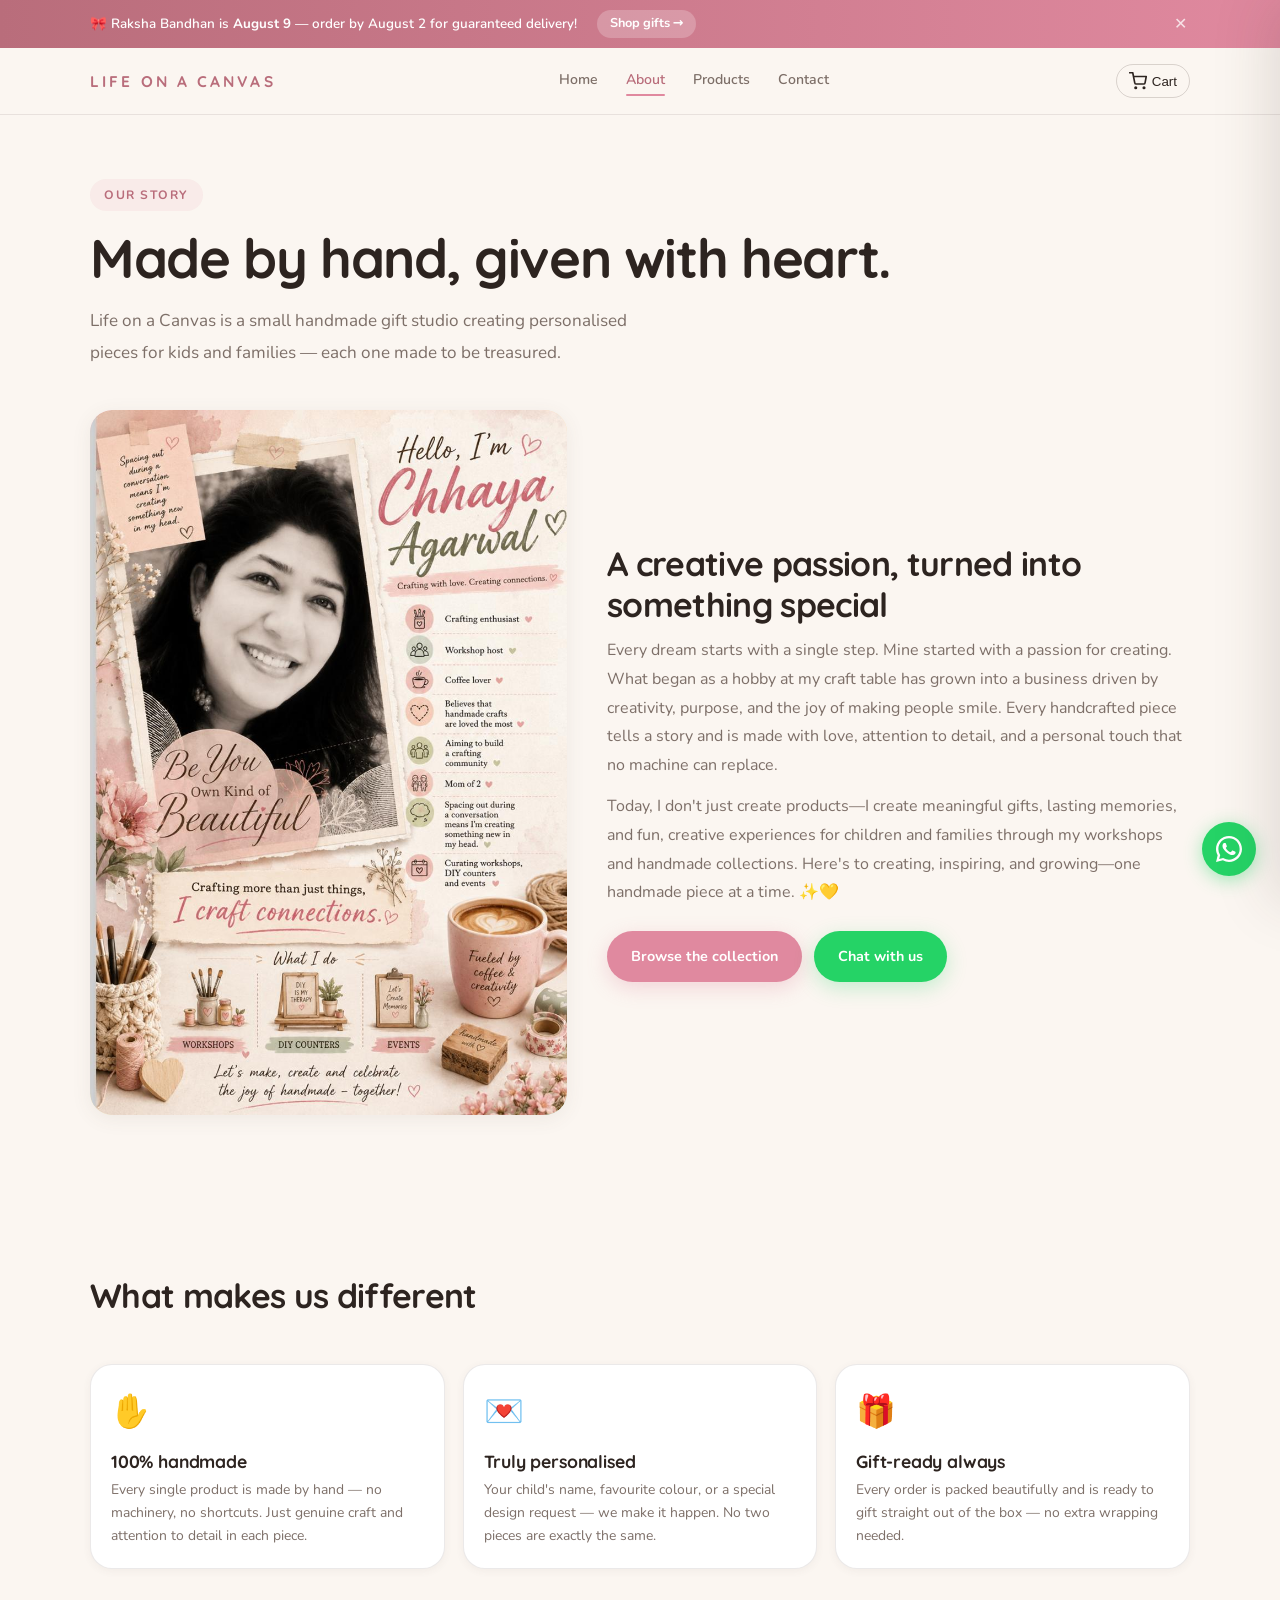
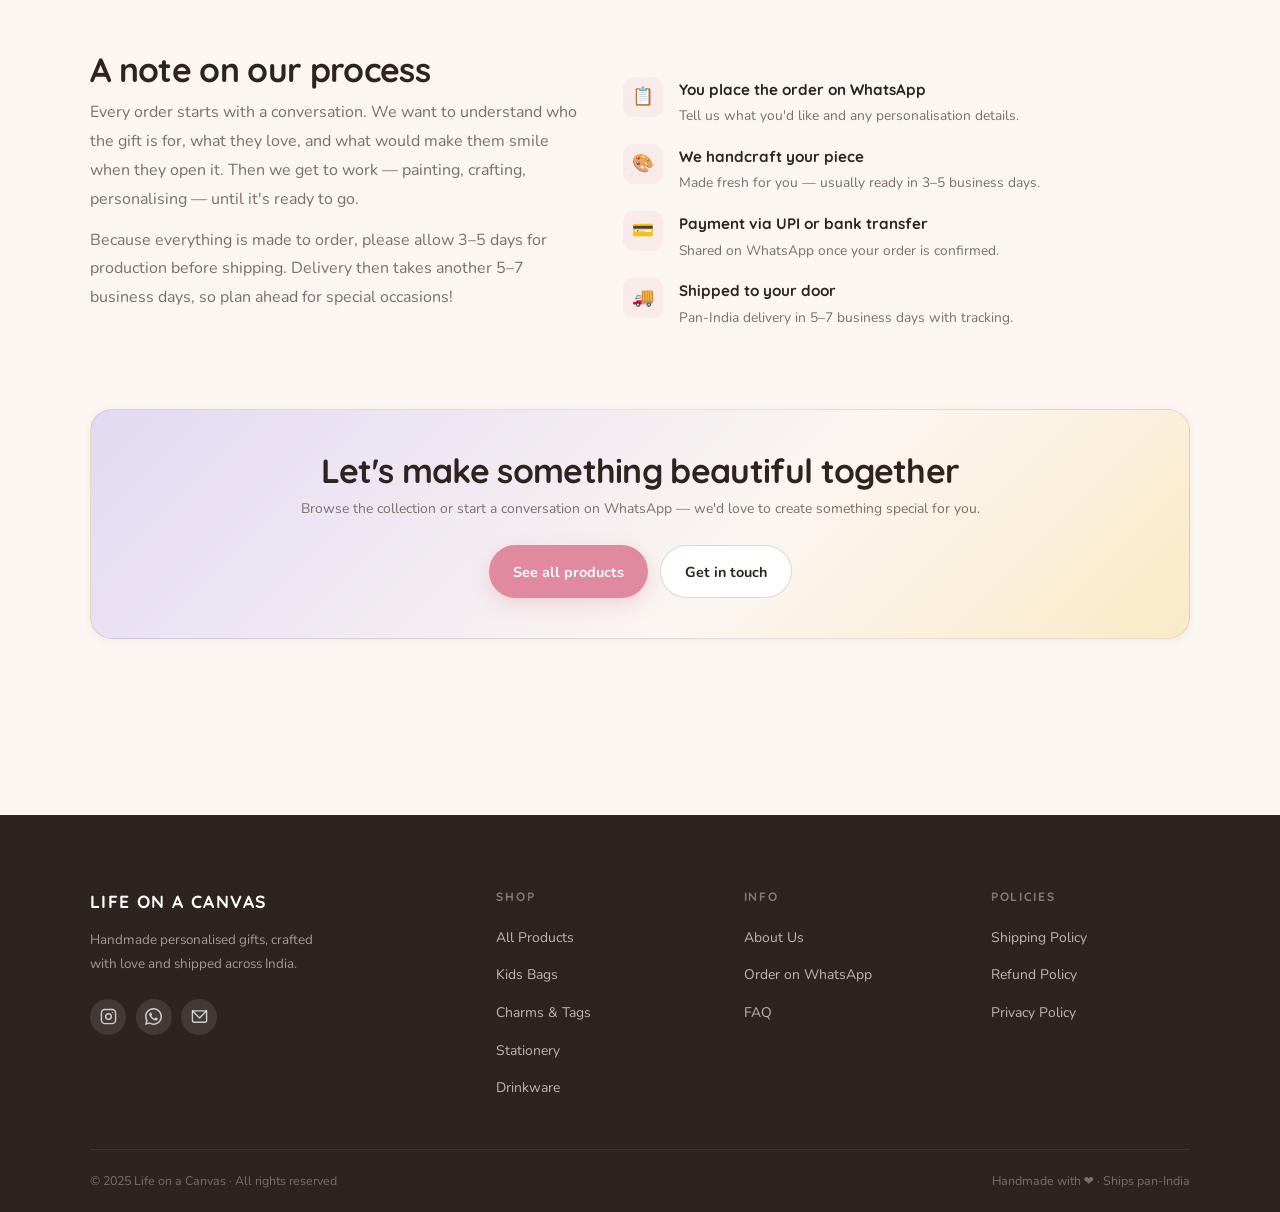
==== commit cc4e4de4: "Add founder photo/poster to About page visual area Co-Authored-By: Claude Sonnet 5 <noreply@anthropi" ====
--- a/about.html
+++ b/about.html
@@ -55,7 +55,7 @@
     <!-- STORY + VISUAL -->
     <section class="container section" style="padding-top:0;">
       <div class="two-col" style="grid-template-columns:0.9fr 1.1fr; align-items:center;">
-        <div class="about-visual">🎨</div>
+        <div class="about-visual"><img src="about.jpg" alt="Chhaya Agarwal, founder of Life on a Canvas"></div>
         <div>
           <h2>A creative passion, turned into something special</h2>
           <p style="color:var(--muted); margin-top:0.75rem; line-height:1.8;">Every dream starts with a single step. Mine started with a passion for creating. What began as a hobby at my craft table has grown into a business driven by creativity, purpose, and the joy of making people smile. Every handcrafted piece tells a story and is made with love, attention to detail, and a personal touch that no machine can replace.</p>
--- a/styles.css
+++ b/styles.css
@@ -340,7 +340,8 @@
 .page-hero { padding: 4rem 0 2.5rem; }
 
 /* ── About ────────────────────────────────────── */
-.about-visual { border-radius: var(--r-card); min-height: 340px; display: flex; align-items: center; justify-content: center; font-size: 5rem; background: linear-gradient(135deg, var(--pink), var(--peach) 50%, var(--mint)); box-shadow: var(--shadow); }
+.about-visual { border-radius: var(--r-card); min-height: 340px; display: flex; align-items: center; justify-content: center; font-size: 5rem; background: linear-gradient(135deg, var(--pink), var(--peach) 50%, var(--mint)); box-shadow: var(--shadow); overflow: hidden; }
+.about-visual img { width: 100%; height: auto; display: block; border-radius: var(--r-card); }
 .value-list { display: flex; flex-direction: column; gap: 1rem; margin-top: 1.75rem; }
 .value-item { display: flex; gap: 1rem; align-items: flex-start; }
 .value-icon { width: 40px; height: 40px; border-radius: 10px; background: var(--rose-bg); display: flex; align-items: center; justify-content: center; font-size: 1.1rem; flex-shrink: 0; }
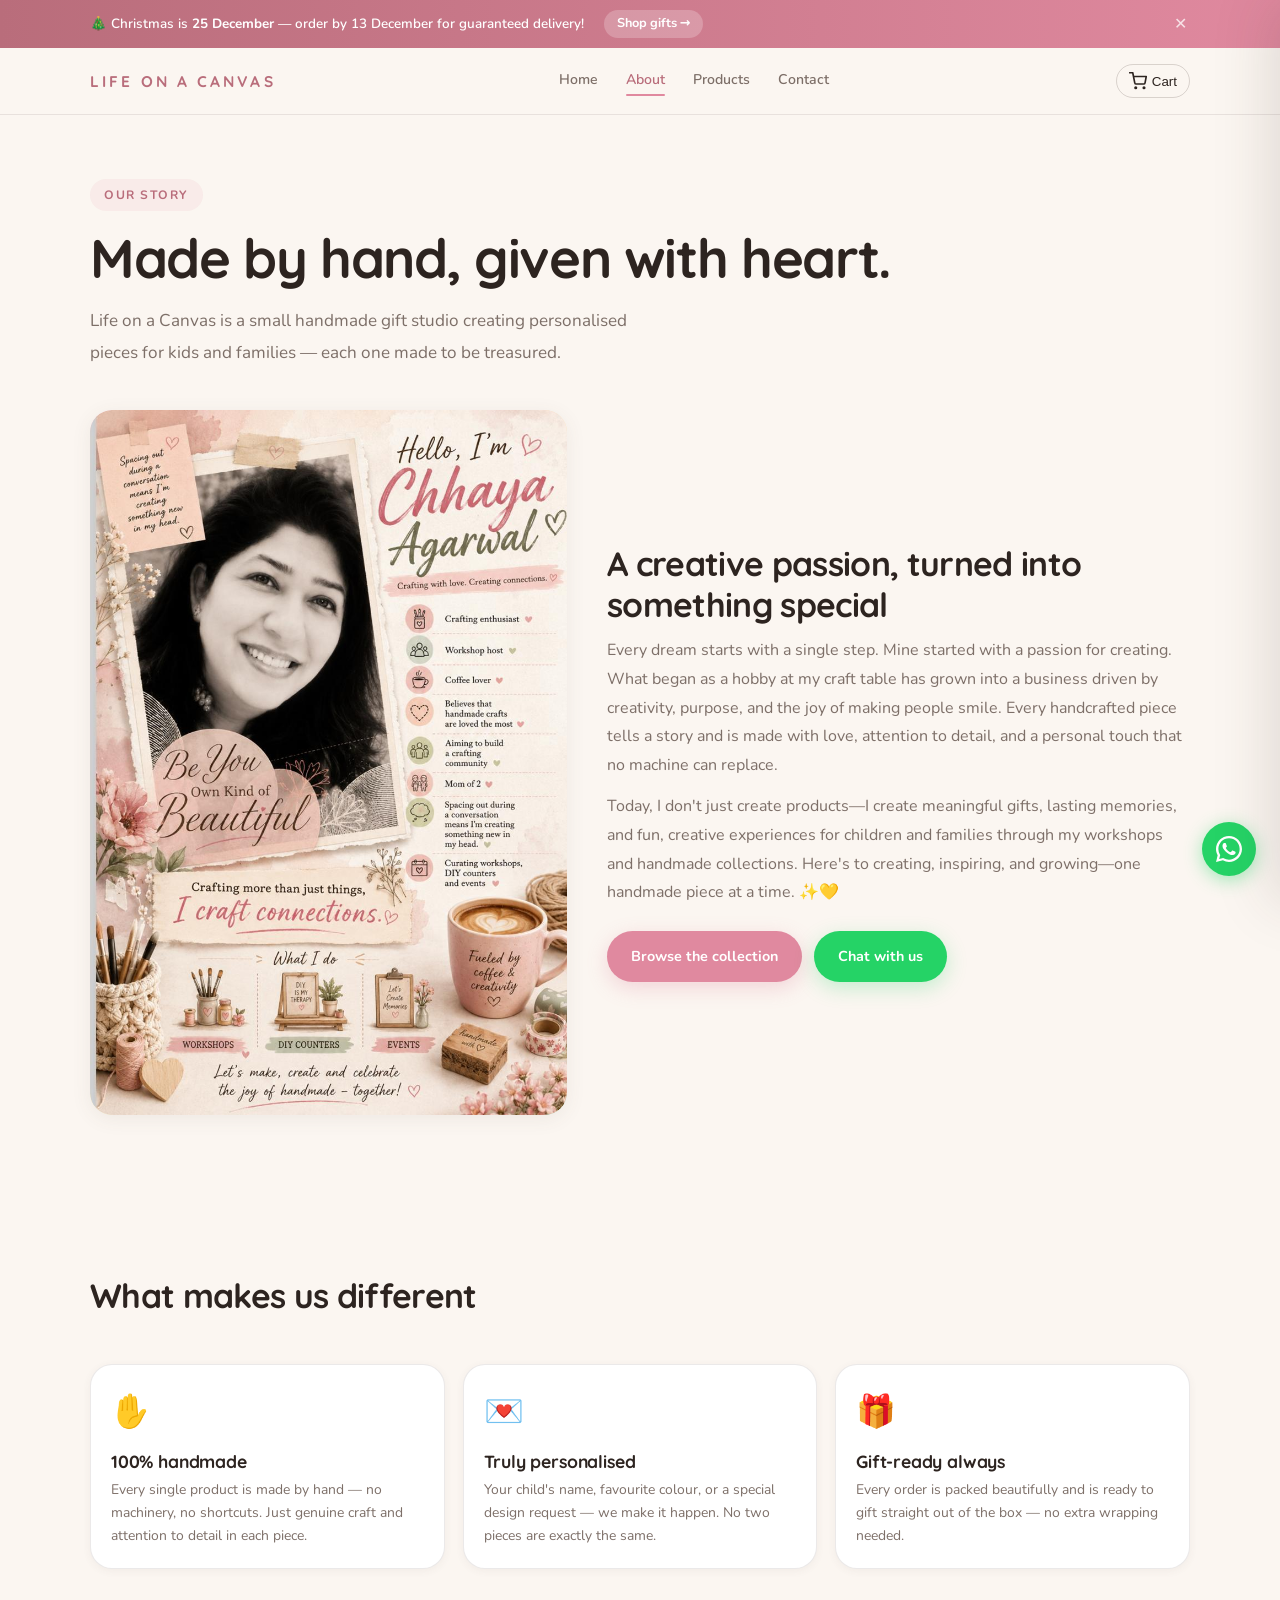
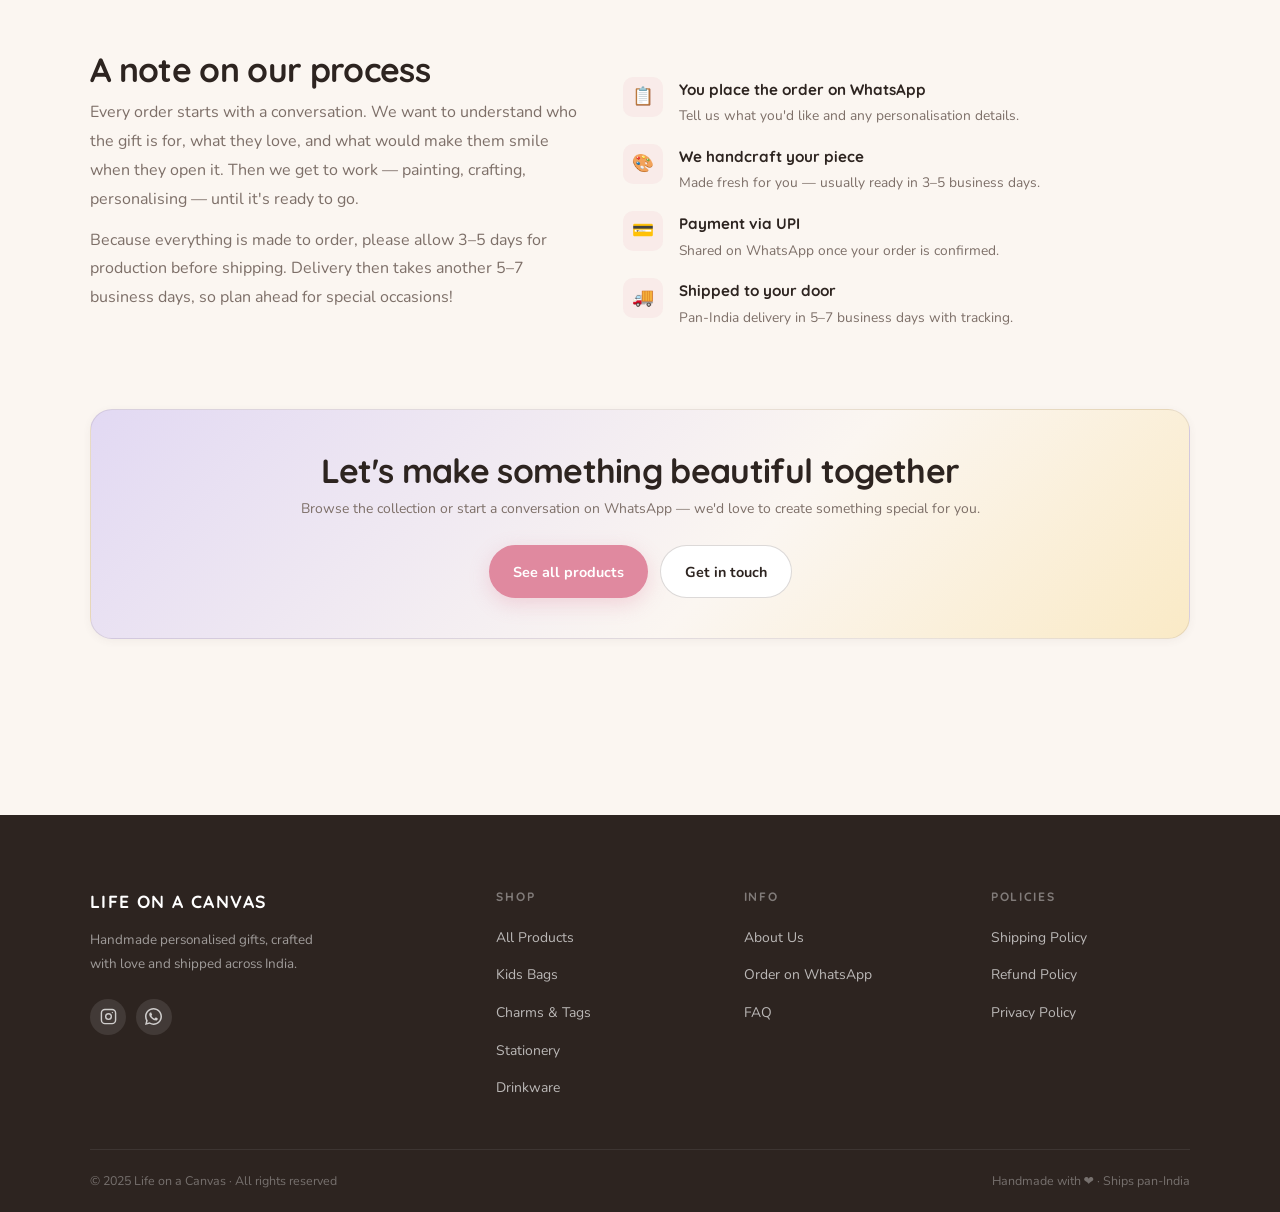
==== commit 84f14f42: "Remove email contact; note shipping charges in WhatsApp order messages - Remove the email footer ico" ====
--- a/about.html
+++ b/about.html
@@ -17,14 +17,15 @@
 </head>
 <body>
 
-  <div class="announcement-bar" id="rakhi-banner">
+  <!-- SEASONAL BANNER: auto-shows the nearest upcoming festival, see festival-banner.js -->
+  <div class="announcement-bar" id="festival-banner" style="display:none;">
     <div class="container announcement-inner">
-      <span>🎀 Raksha Bandhan is <strong>August 9</strong> — order by August 2 for guaranteed delivery!</span>
+      <span id="festival-banner-text"></span>
       <a class="announcement-cta" href="products.html">Shop gifts →</a>
-      <button class="announcement-close" aria-label="Dismiss" onclick="document.getElementById('rakhi-banner').style.display='none';try{localStorage.setItem('rakhi-dismissed','1');}catch(e){}">✕</button>
+      <button class="announcement-close" aria-label="Dismiss" id="festival-banner-close">✕</button>
     </div>
   </div>
-  <script>if(localStorage.getItem('rakhi-dismissed'))document.getElementById('rakhi-banner').style.display='none';</script>
+  <script src="festival-banner.js"></script>
 
   <header class="site-header">
     <div class="container navbar">
@@ -119,7 +120,7 @@
             <div class="value-item">
               <div class="value-icon">💳</div>
               <div class="value-text">
-                <strong>Payment via UPI or bank transfer</strong>
+                <strong>Payment via UPI</strong>
                 <p>Shared on WhatsApp once your order is confirmed.</p>
               </div>
             </div>
@@ -162,9 +163,6 @@
             <a href="https://wa.me/919830167714" class="social-icon" aria-label="WhatsApp" target="_blank" rel="noopener">
               <svg width="17" height="17" viewBox="0 0 24 24" fill="currentColor"><path d="M17.472 14.382c-.297-.149-1.758-.867-2.03-.967-.273-.099-.471-.148-.67.15-.197.297-.767.966-.94 1.164-.173.199-.347.223-.644.075-.297-.15-1.255-.463-2.39-1.475-.883-.788-1.48-1.761-1.653-2.059-.173-.297-.018-.458.13-.606.134-.133.298-.347.446-.52.149-.174.198-.298.298-.497.099-.198.05-.371-.025-.52-.075-.149-.669-1.612-.916-2.207-.242-.579-.487-.5-.669-.51-.173-.008-.371-.01-.57-.01-.198 0-.52.074-.792.372-.272.297-1.04 1.016-1.04 2.479 0 1.462 1.065 2.875 1.213 3.074.149.198 2.096 3.2 5.077 4.487.709.306 1.262.489 1.694.625.712.227 1.36.195 1.871.118.571-.085 1.758-.719 2.006-1.413.248-.694.248-1.289.173-1.413-.074-.124-.272-.198-.57-.347z"/><path d="M12.004 0C5.374 0 0 5.373 0 12c0 2.116.554 4.103 1.523 5.824L.057 23.94l6.304-1.653A11.944 11.944 0 0012.004 24C18.629 24 24 18.627 24 12S18.629 0 12.004 0zm0 21.818a9.814 9.814 0 01-4.999-1.37l-.36-.213-3.721.975.994-3.62-.235-.373a9.79 9.79 0 01-1.5-5.217c0-5.418 4.411-9.818 9.821-9.818 5.413 0 9.818 4.4 9.818 9.818 0 5.415-4.405 9.818-9.818 9.818z"/></svg>
             </a>
-            <a href="mailto:lifeonacanvas@gmail.com" class="social-icon" aria-label="Email">
-              <svg width="17" height="17" viewBox="0 0 24 24" fill="none" stroke="currentColor" stroke-width="2" stroke-linecap="round" stroke-linejoin="round"><rect x="2" y="4" width="20" height="16" rx="2"/><polyline points="2,4 12,14 22,4"/></svg>
-            </a>
           </div>
         </div>
         <div>
@@ -188,9 +186,9 @@
         <div>
           <span class="footer-col-title">Policies</span>
           <ul class="footer-nav-list">
-            <li><a href="#">Shipping Policy</a></li>
-            <li><a href="#">Refund Policy</a></li>
-            <li><a href="#">Privacy Policy</a></li>
+            <li><a href="shipping-policy.html">Shipping Policy</a></li>
+            <li><a href="refund-policy.html">Refund Policy</a></li>
+            <li><a href="privacy-policy.html">Privacy Policy</a></li>
           </ul>
         </div>
       </div>
